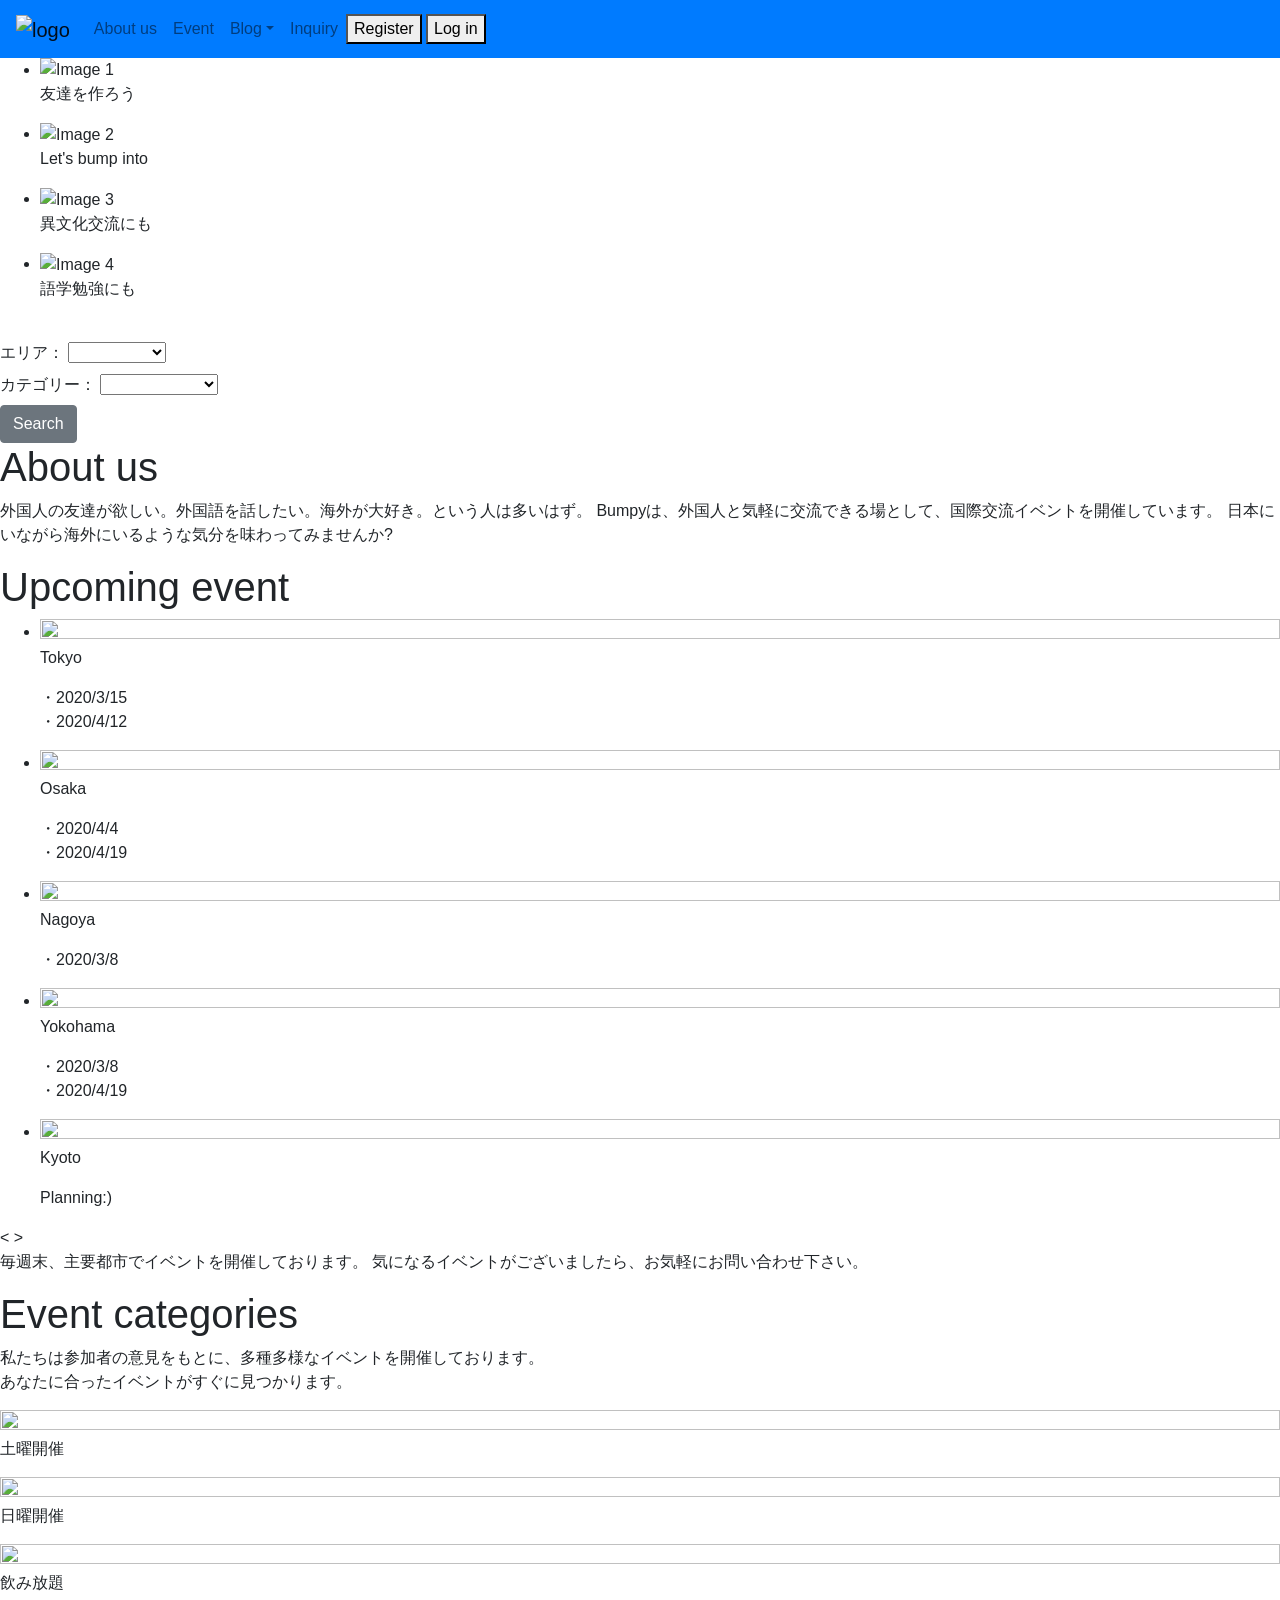
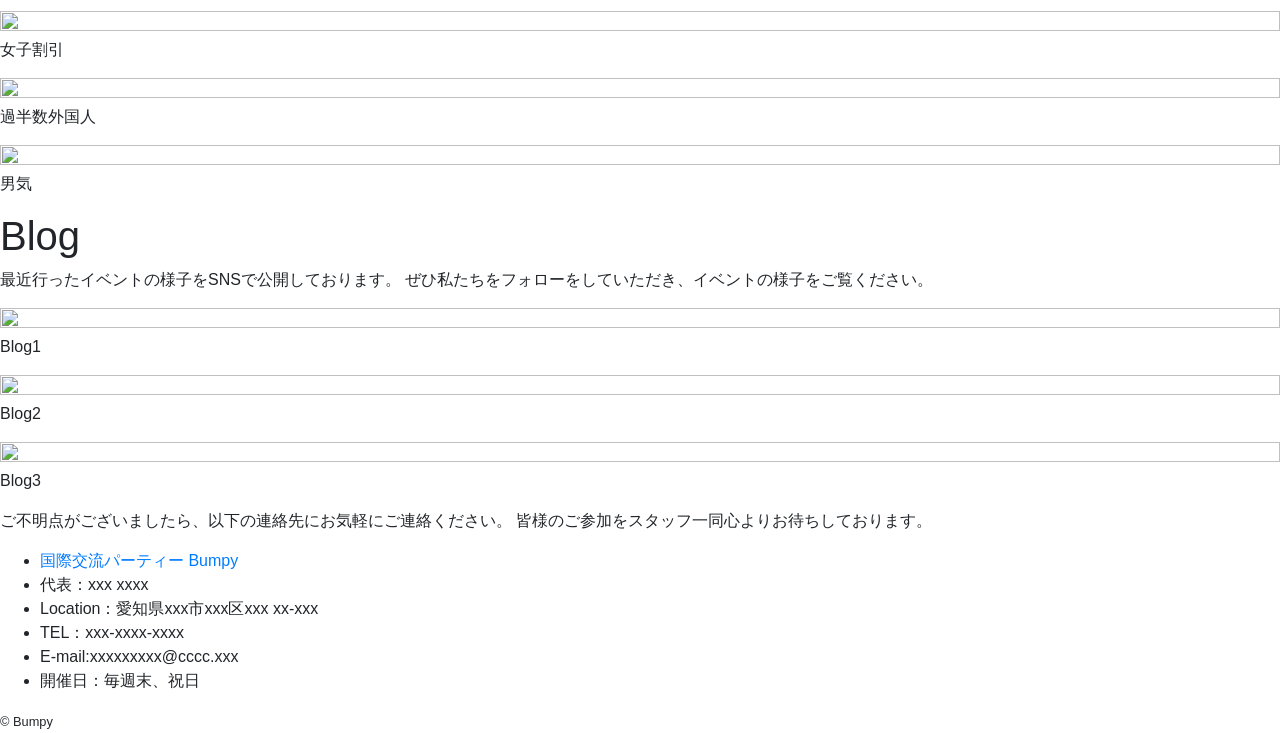
==== index.html @ 9d3b5815 "Create index.html" ====
<!DOCTYPE html>
<html lang="ja">
    <head>
        <meta charset="UTF-8">
        <meta name="viewport" content="width=device-width, initial-scale=1, shrink-to-fit=no">
        <title>国際交流パーティー</title>
        <link rel="stylesheet" href="css/main.css">
        <!-- Bootstrap CSS -->
        <link rel="stylesheet" href="https://stackpath.bootstrapcdn.com/bootstrap/4.3.1/css/bootstrap.min.css">
        <!-- その他のライブラリのCSS -->
        <link rel="stylesheet" href="css/animate.css">
    </head>

    <body>
        <!--ここからヘッダー-->
        <header>


            <nav class="navbar navbar-expand-sm navbar-light bg-primary">
                <!-- ホームへ戻るリンク。ブランドロゴなどを置く。 -->
                <a href="#" class="navbar-brand">
                    <img src="image/logo.png" width="100%" height="100%" alt="logo">
                </a>

                <!-- 横幅が狭いときに出るハンバーガーボタン -->
                <button type="button" class="navbar-toggler" data-toggle="collapse" data-target="#nav-bar">
                    <span class="navbar-toggler-icon"></span>
                </button>

                <!-- メニュー項目 -->
                <div class="collapse navbar-collapse" id="nav-bar">
                    <div class="button1">
                    <ul class="navbar-nav">
                        <li class="nav-item"><a href="#heading" class="nav-link">About us</a></li>
                        <li class="nav-item"><a href="#comevent" class="nav-link">Event</a></li>
                        <li class="nav-item dropdown">
                            <a href="" class="nav-link dropdown-toggle" data-toggle="dropdown">Blog</a>
                            <div class="dropdown-menu bg-primary">
                                <a class="dropdown-item" href="#blog">Blog1</a>
                                <a class="dropdown-item" href="#blog">Blog2</a>
                                <a class="dropdown-item" href="#blog">Bolg3</a>
                            </div>
                        </li>
                        <li class="nav-item1"><a href="inquiry/inquiry.html" target="_blank" class="nav-link">Inquiry</a></li>
                    </ul>
                    </div>
                    <div class="button2">
                        <button id="register" type="button" name="register" onclick="newwindowa()">Register</button>
                        <button id="login" type="button" name="login" onclick="newwindowb()">Log in</button>
                    </div>
                </div>
                
            </nav>

        </header>
        <!--ヘッダーここまで-->



        


        <!--ここからメイン-->

        <div class="main">
            
            <div class="carousel">
                <ul class="slides">
                    <li><img src="image/foreigner.jpeg" width="100%" height="100%" alt="Image 1">
                        <p class="carouselp carouselp1 animated fadeInDown" data-animate="fadeInDownBig">
                            友達を作ろう
                        </p>
                    </li>
                    <li><img src="image/food.jpeg" width="100%" height="100%" alt="Image 2">
                        <p class="carouselp carouselp2 animated" data-animate="fadeInDownBig">
                            Let's bump into
                        </p>
                    </li>
                    <li><img src="image/friend.jpeg" width="100%" height="100%" alt="Image 3">
                        <p class="carouselp carouselp3 animated" data-animate="fadeInDownBig">
                            異文化交流にも
                        </p>
                    </li>
                    <li><img src="image/talk.jpeg" width="100%" height="100%" alt="Image 4">
                        <p class="carouselp carouselp4 animated" data-animate="fadeInDownBig">
                            語学勉強にも
                        </p>
                    </li>  
                </ul>
                <a href="#" class="carousel-control carousel-control-prev">&lt;</a>
                <a href="#" class="carousel-control carousel-control-next">&gt;</a>
            </div>

　　　　　    <div class="serch-area">
                <div class="choose-events">
                    <label for="choose">エリア：</label>
                    <select required>
                        <option value="" hidden></option>
                        <option value="1">Tokyo</option>
                        <option value="2">Osaka</option>
                        <option value="3">Nagoya</option>
                        <option value="4">Yokohama</option>
                        <option value="5">Kyoto</option>
                    </select>
                </div>
                <div class="choose-events">
                    <label for="choose">カテゴリー：</label>
                    <select required>
                        <option value="" hidden></option>
                        <option value="1">土曜開催</option>
                        <option value="2">日曜開催</option>
                        <option value="3">飲み放題</option>
                        <option value="4">女子割引</option>
                        <option value="5">過半数外国人</option>
                        <option value="6">男気</option>
                    </select>
                </div>
                <button class="serch btn btn-secondary">
                    <span>Search</span>
                </button>
            </div>

        
            <div class="heading" id="heading">
                <h1>About us</h1>
                <p class="headingp">
                    外国人の友達が欲しい。外国語を話したい。海外が大好き。という人は多いはず。
                    Bumpyは、外国人と気軽に交流できる場として、国際交流イベントを開催しています。
                    日本にいながら海外にいるような気分を味わってみませんか?
                </p>
            </div>
        
        
            <div class="comevent" id="comevent">
                <h1>Upcoming event</h1>
                <div class="coming-event">
                    <ul class="events">
                        <li class="event event1"><img src="image/tokyo.jpeg" width="100%" height="100%">
                            <p class="eventp event1p1">
                                Tokyo
                            </p>
                            <p class="eventp event1p2">
                                ・2020/3/15<br>
                                ・2020/4/12
                            </p>
                        </li>
                        <li class="event event2"><img src="image/osaka.jpeg" width="100%" height="100%">
                            <p class="eventp event2p1">
                                Osaka
                            </p>
                            <p class="eventp event2p2">
                                ・2020/4/4<br>
                                ・2020/4/19
                            </p>
                        </li>
                        <li class="event event3"><img src="image/nagoya.jpeg" width="100%" height="100%">
                            <p class="eventp event3p1">
                                Nagoya
                            </p>
                            <p class="eventp event3p2">
                                ・2020/3/8
                            </p>
                        </li>
                        <li class="event event4"><img src="image/yokohama.jpeg" width="100%" height="100%">
                            <p class="eventp event4p1">
                                Yokohama
                            </p>
                            <p class="eventp event4p2">
                                ・2020/3/8<br>
                                ・2020/4/19
                            </p>
                        </li>
                        <li class="event event5"><img src="image/kyoto.jpeg" width="100%" height="100%">
                            <p class="eventp event5p1">
                                Kyoto
                            </p>
                            <p class="eventp event5p2">
                                Planning:)
                            </p>
                        </li>
                    </ul>
                    <a class="event-control event-control-prev">&lt;</a>
                    <a class="event-control event-control-next">&gt;</a>
                </div>
                <p class="comeventp">
                    毎週末、主要都市でイベントを開催しております。
                    気になるイベントがございましたら、お気軽にお問い合わせ下さい。
                </p>
            </div>



            <div class="event-categories">
                <h1>Event categories</h1>
                <p class="categoriesp">
                    私たちは参加者の意見をもとに、多種多様なイベントを開催しております。<br>
                    あなたに合ったイベントがすぐに見つかります。
                </p>
                <div class="categories">
                    <div class="category">
                        <img class="animated animated1" src="image/saturday.jpeg" width="100%" height="100%">
                        <p class="categoryp">土曜開催</p>
                    </div>
                    <div class="category">
                        <img class="animated animated1" src="image/sunday.jpeg" width="100%" height="100%">
                        <p class="categoryp">日曜開催</p>
                    </div>
                    <div class="category">
                        <img class="animated animated1" src="image/all-drink.jpeg" width="100%" height="100%">
                        <p class="categoryp">飲み放題</p>
                    </div>
                    <div class="category">
                        <img class="animated animated1" src="image/girls.jpeg" width="100%" height="100%">
                        <p class="categoryp">女子割引</p>
                    </div>
                    <div class="category">
                        <img class="animated animated1" src="image/foreigner3.jpeg" width="100%" height="100%">
                        <p class="categoryp">過半数外国人</p>
                    </div>
                    <div class="category">
                        <img class="animated animated1" src="image/man.jpeg" width="100%" height="100%">
                        <p class="categoryp">男気</p>
                    </div>
                </div>
            </div>


       
            <div class="blog" id="blog">
                <h1>Blog</h1>
                <p　class="blogp">
                    最近行ったイベントの様子をSNSで公開しております。
                    ぜひ私たちをフォローをしていただき、イベントの様子をご覧ください。
                </p>
                <div class="sns twitter">
                    <img class="animated animated1" src="image/twitter.jpeg" width="100%" height="100%">
                    <p class="snsp">Blog1</p>
                </div>
                <div class="sns facebook">
                    <img class="animated animated1" src="image/facebook.jpeg" width="100%" height="100%">
                    <p class="snsp">Blog2</p>
                </div>
                <div class="sns instagram">
                    <img class="animated animated1" src="image/instagram.jpeg" width="100%" height="100%">
                    <p class="snsp">Blog3</p>
                </div>
            </div>


        </div>

       <!--ここまでメイン-->
        
        
     
        <!--ここからフッター-->
        <footer>
            <div id="footer_navi">
                <p>
                    ご不明点がございましたら、以下の連絡先にお気軽にご連絡ください。
                    皆様のご参加をスタッフ一同心よりお待ちしております。
                </p>
                <ul>
                    <li><a href="index.html">国際交流パーティー Bumpy</a></li>
                    <li>代表：xxx xxxx</li>
                    <li>Location：愛知県xxx市xxx区xxx xx-xxx</li>
                    <li>TEL：xxx-xxxx-xxxx</li>
                    <li>E-mail:xxxxxxxxx@cccc.xxx</li>
                    <li>開催日：毎週末、祝日</li>
                </ul>
                <div class="icon">
                    <i class="fab fa-facebook fa-2x"></i>
                    <i class="fab fa-line fa-2x"></i>
                    <i class="fab fa-instagram fa-2x"></i>
                    <i class="fab fa-twitter fa-2x"></i>
                </div>    
            </div>
            <small>&copy; Bumpy</small>
        </footer>
        <!--フッターここまで-->
        
        
        
        
        
        <!-- jQuery first, then Popper.js, then Bootstrap JS -->
        <script src="https://code.jquery.com/jquery-3.3.1.slim.min.js"></script>
        <script src="https://cdnjs.cloudflare.com/ajax/libs/popper.js/1.14.6/umd/popper.min.js"></script>
        <script src="https://stackpath.bootstrapcdn.com/bootstrap/4.3.1/js/bootstrap.min.js"></script>
        <!-- Font Awesome -->
        <script defer src="https://use.fontawesome.com/releases/v5.7.2/js/all.js"></script>
        <!-- jQuery -->
        <script src="https://code.jquery.com/jquery-3.4.1.min.js"></script>
        <!-- その他のライブラリのJavaScript -->
        <script src="js/jquery.waypoints.min.js"></script>
        <!-- Optional JavaScript -->
        <script src="js/main.js"></script>
        
    </body>
</html>
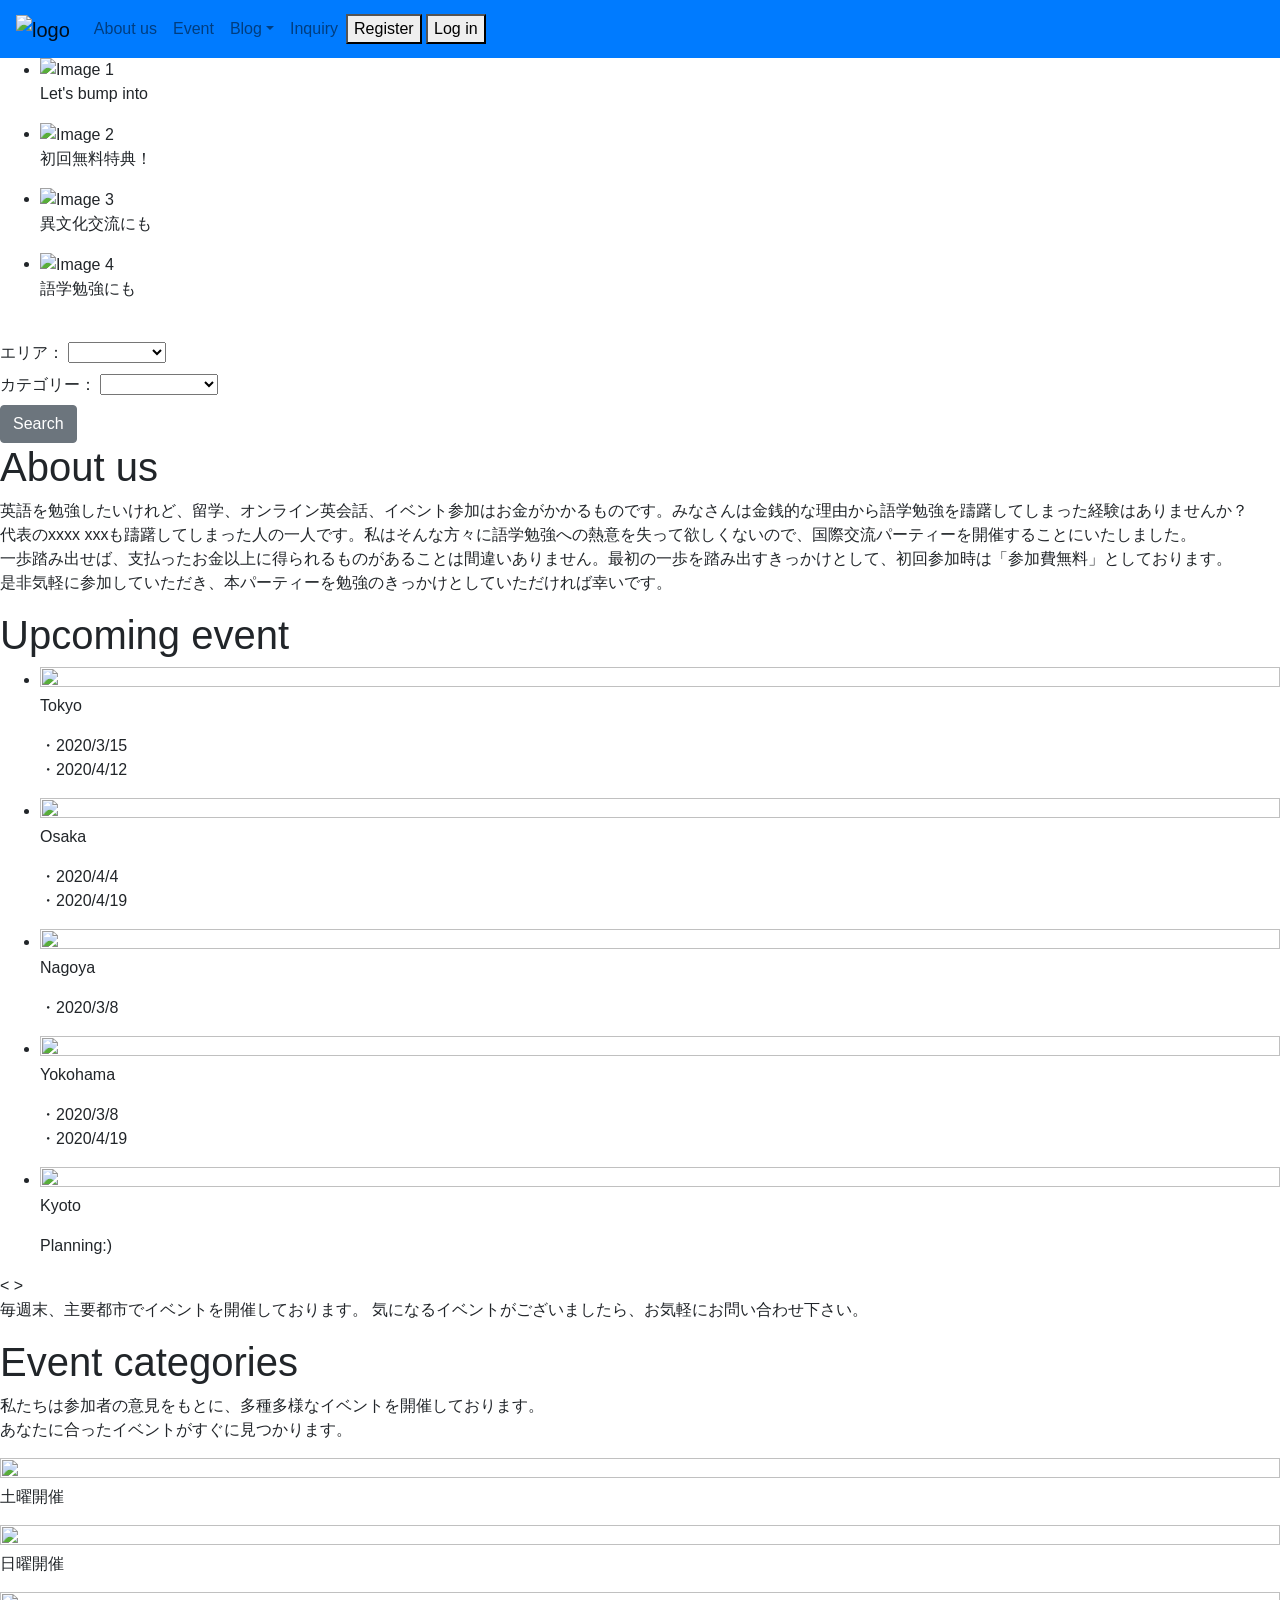
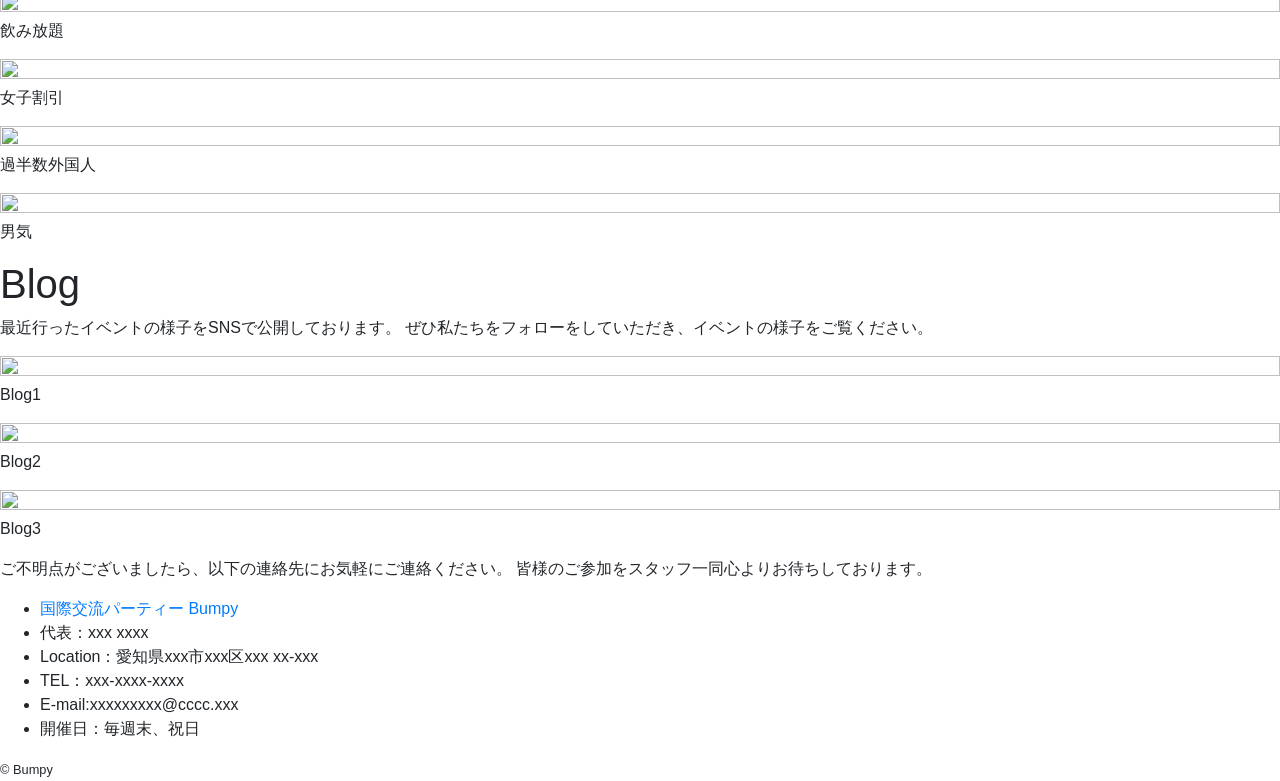
==== commit 1404b924: "[Add] index" ====
--- a/index.html
+++ b/index.html
@@ -12,9 +12,10 @@
     </head>
 
     <body>
+             
+             
         <!--ここからヘッダー-->
         <header>
-
 
             <nav class="navbar navbar-expand-sm navbar-light bg-primary">
                 <!-- ホームへ戻るリンク。ブランドロゴなどを置く。 -->
@@ -34,7 +35,7 @@
                         <li class="nav-item"><a href="#heading" class="nav-link">About us</a></li>
                         <li class="nav-item"><a href="#comevent" class="nav-link">Event</a></li>
                         <li class="nav-item dropdown">
-                            <a href="" class="nav-link dropdown-toggle" data-toggle="dropdown">Blog</a>
+                            <a href="#" class="nav-link dropdown-toggle" data-toggle="dropdown">Blog</a>
                             <div class="dropdown-menu bg-primary">
                                 <a class="dropdown-item" href="#blog">Blog1</a>
                                 <a class="dropdown-item" href="#blog">Blog2</a>
@@ -67,13 +68,13 @@
             <div class="carousel">
                 <ul class="slides">
                     <li><img src="image/foreigner.jpeg" width="100%" height="100%" alt="Image 1">
-                        <p class="carouselp carouselp1 animated fadeInDown" data-animate="fadeInDownBig">
-                            友達を作ろう
+                        <p class="carouselp carouselp1 animated" data-animate="fadeInDownBig">
+                            Let's bump into
                         </p>
                     </li>
                     <li><img src="image/food.jpeg" width="100%" height="100%" alt="Image 2">
                         <p class="carouselp carouselp2 animated" data-animate="fadeInDownBig">
-                            Let's bump into
+                            初回無料特典！
                         </p>
                     </li>
                     <li><img src="image/friend.jpeg" width="100%" height="100%" alt="Image 3">
@@ -91,21 +92,21 @@
                 <a href="#" class="carousel-control carousel-control-next">&gt;</a>
             </div>
 
-　　　　　    <div class="serch-area">
+　　　　　    <div class="search-area">
                 <div class="choose-events">
                     <label for="choose">エリア：</label>
-                    <select required>
+                    <select name="pulldown1">
                         <option value="" hidden></option>
-                        <option value="1">Tokyo</option>
-                        <option value="2">Osaka</option>
-                        <option value="3">Nagoya</option>
-                        <option value="4">Yokohama</option>
-                        <option value="5">Kyoto</option>
+                        <option value="party/party.html#tokyo">Tokyo</option>
+                        <option value="party/party.html#osaka">Osaka</option>
+                        <option value="party/party.html#nagoya">Nagoya</option>
+                        <option value="party/party.html#yokohama">Yokohama</option>
+                        <option value="party/party.html#kyoto">Kyoto</option>
                     </select>
                 </div>
                 <div class="choose-events">
                     <label for="choose">カテゴリー：</label>
-                    <select required>
+                    <select required name="pulldown2">
                         <option value="" hidden></option>
                         <option value="1">土曜開催</option>
                         <option value="2">日曜開催</option>
@@ -115,7 +116,7 @@
                         <option value="6">男気</option>
                     </select>
                 </div>
-                <button class="serch btn btn-secondary">
+                <button class="search btn btn-secondary" id="search">
                     <span>Search</span>
                 </button>
             </div>
@@ -124,9 +125,10 @@
             <div class="heading" id="heading">
                 <h1>About us</h1>
                 <p class="headingp">
-                    外国人の友達が欲しい。外国語を話したい。海外が大好き。という人は多いはず。
-                    Bumpyは、外国人と気軽に交流できる場として、国際交流イベントを開催しています。
-                    日本にいながら海外にいるような気分を味わってみませんか?
+                    英語を勉強したいけれど、留学、オンライン英会話、イベント参加はお金がかかるものです。みなさんは金銭的な理由から語学勉強を躊躇してしまった経験はありませんか？<br>
+                    代表のxxxx xxxも躊躇してしまった人の一人です。私はそんな方々に語学勉強への熱意を失って欲しくないので、国際交流パーティーを開催することにいたしました。<br>
+                    一歩踏み出せば、支払ったお金以上に得られるものがあることは間違いありません。最初の一歩を踏み出すきっかけとして、初回参加時は「参加費無料」としております。<br>
+                    是非気軽に参加していただき、本パーティーを勉強のきっかけとしていただければ幸いです。
                 </p>
             </div>
         
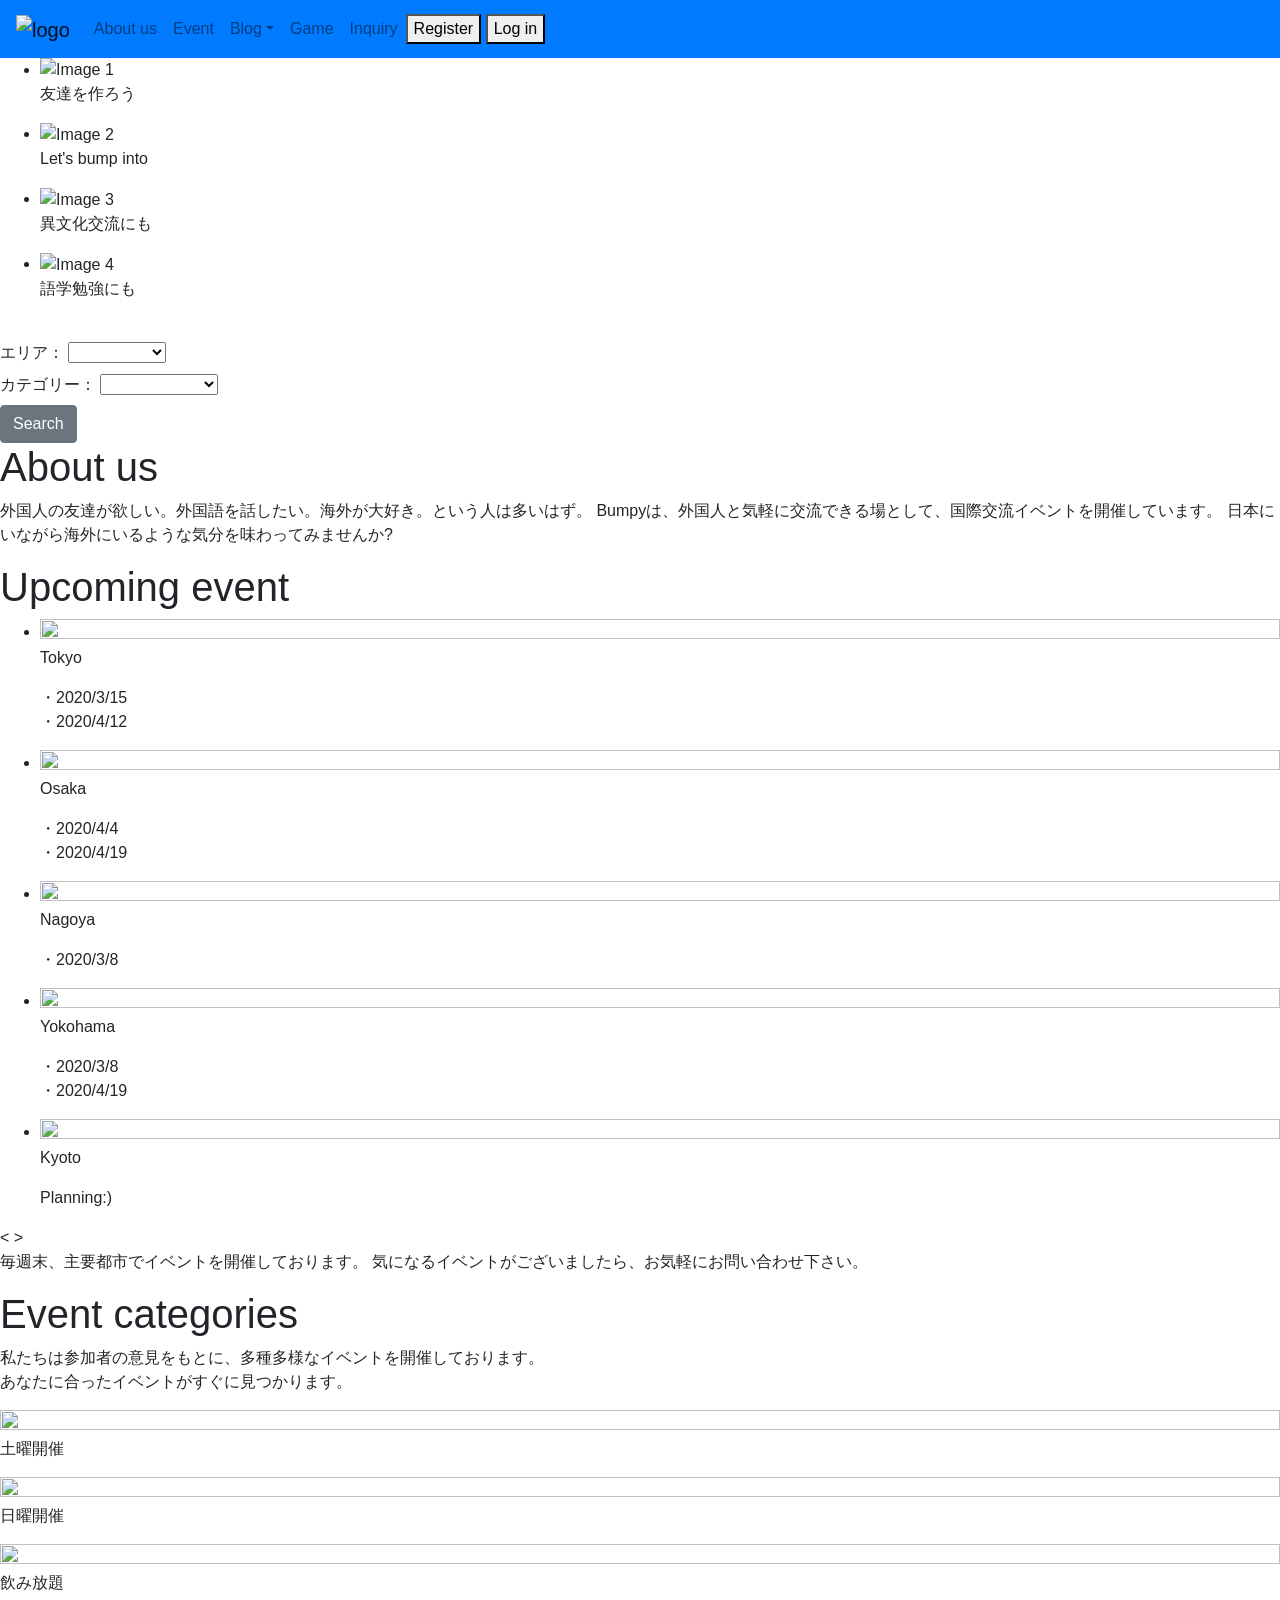
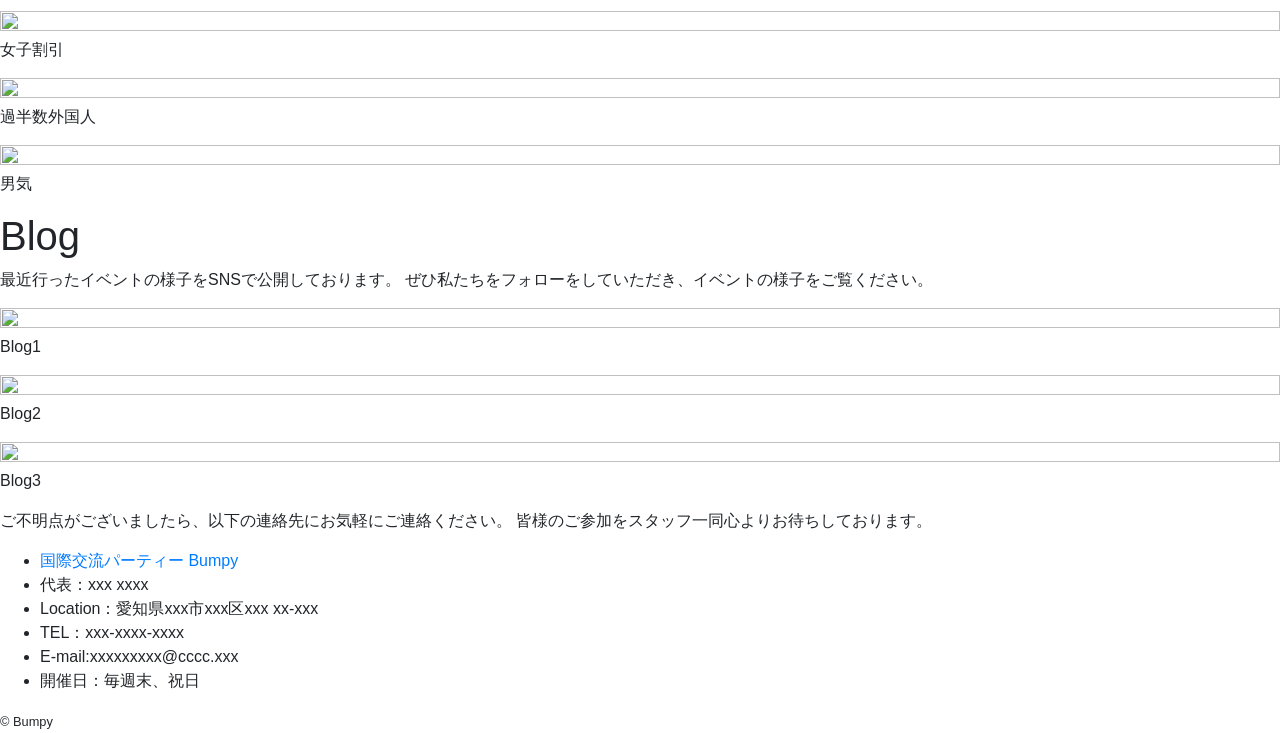
==== commit 1cf2e5e5: "Add Bumpy Party! greeting mini-game A browser game: bump into the guest who speaks the greeting show" ====
--- a/index.html
+++ b/index.html
@@ -12,10 +12,9 @@
     </head>
 
     <body>
-             
-             
         <!--ここからヘッダー-->
         <header>
+
 
             <nav class="navbar navbar-expand-sm navbar-light bg-primary">
                 <!-- ホームへ戻るリンク。ブランドロゴなどを置く。 -->
@@ -35,13 +34,14 @@
                         <li class="nav-item"><a href="#heading" class="nav-link">About us</a></li>
                         <li class="nav-item"><a href="#comevent" class="nav-link">Event</a></li>
                         <li class="nav-item dropdown">
-                            <a href="#" class="nav-link dropdown-toggle" data-toggle="dropdown">Blog</a>
+                            <a href="" class="nav-link dropdown-toggle" data-toggle="dropdown">Blog</a>
                             <div class="dropdown-menu bg-primary">
                                 <a class="dropdown-item" href="#blog">Blog1</a>
                                 <a class="dropdown-item" href="#blog">Blog2</a>
                                 <a class="dropdown-item" href="#blog">Bolg3</a>
                             </div>
                         </li>
+                        <li class="nav-item"><a href="game/index.html" class="nav-link">Game</a></li>
                         <li class="nav-item1"><a href="inquiry/inquiry.html" target="_blank" class="nav-link">Inquiry</a></li>
                     </ul>
                     </div>
@@ -68,13 +68,13 @@
             <div class="carousel">
                 <ul class="slides">
                     <li><img src="image/foreigner.jpeg" width="100%" height="100%" alt="Image 1">
-                        <p class="carouselp carouselp1 animated" data-animate="fadeInDownBig">
-                            Let's bump into
+                        <p class="carouselp carouselp1 animated fadeInDown" data-animate="fadeInDownBig">
+                            友達を作ろう
                         </p>
                     </li>
                     <li><img src="image/food.jpeg" width="100%" height="100%" alt="Image 2">
                         <p class="carouselp carouselp2 animated" data-animate="fadeInDownBig">
-                            初回無料特典！
+                            Let's bump into
                         </p>
                     </li>
                     <li><img src="image/friend.jpeg" width="100%" height="100%" alt="Image 3">
@@ -92,21 +92,21 @@
                 <a href="#" class="carousel-control carousel-control-next">&gt;</a>
             </div>
 
-　　　　　    <div class="search-area">
+　　　　　    <div class="serch-area">
                 <div class="choose-events">
                     <label for="choose">エリア：</label>
-                    <select name="pulldown1">
+                    <select required>
                         <option value="" hidden></option>
-                        <option value="party/party.html#tokyo">Tokyo</option>
-                        <option value="party/party.html#osaka">Osaka</option>
-                        <option value="party/party.html#nagoya">Nagoya</option>
-                        <option value="party/party.html#yokohama">Yokohama</option>
-                        <option value="party/party.html#kyoto">Kyoto</option>
+                        <option value="1">Tokyo</option>
+                        <option value="2">Osaka</option>
+                        <option value="3">Nagoya</option>
+                        <option value="4">Yokohama</option>
+                        <option value="5">Kyoto</option>
                     </select>
                 </div>
                 <div class="choose-events">
                     <label for="choose">カテゴリー：</label>
-                    <select required name="pulldown2">
+                    <select required>
                         <option value="" hidden></option>
                         <option value="1">土曜開催</option>
                         <option value="2">日曜開催</option>
@@ -116,7 +116,7 @@
                         <option value="6">男気</option>
                     </select>
                 </div>
-                <button class="search btn btn-secondary" id="search">
+                <button class="serch btn btn-secondary">
                     <span>Search</span>
                 </button>
             </div>
@@ -125,10 +125,9 @@
             <div class="heading" id="heading">
                 <h1>About us</h1>
                 <p class="headingp">
-                    英語を勉強したいけれど、留学、オンライン英会話、イベント参加はお金がかかるものです。みなさんは金銭的な理由から語学勉強を躊躇してしまった経験はありませんか？<br>
-                    代表のxxxx xxxも躊躇してしまった人の一人です。私はそんな方々に語学勉強への熱意を失って欲しくないので、国際交流パーティーを開催することにいたしました。<br>
-                    一歩踏み出せば、支払ったお金以上に得られるものがあることは間違いありません。最初の一歩を踏み出すきっかけとして、初回参加時は「参加費無料」としております。<br>
-                    是非気軽に参加していただき、本パーティーを勉強のきっかけとしていただければ幸いです。
+                    外国人の友達が欲しい。外国語を話したい。海外が大好き。という人は多いはず。
+                    Bumpyは、外国人と気軽に交流できる場として、国際交流イベントを開催しています。
+                    日本にいながら海外にいるような気分を味わってみませんか?
                 </p>
             </div>
         
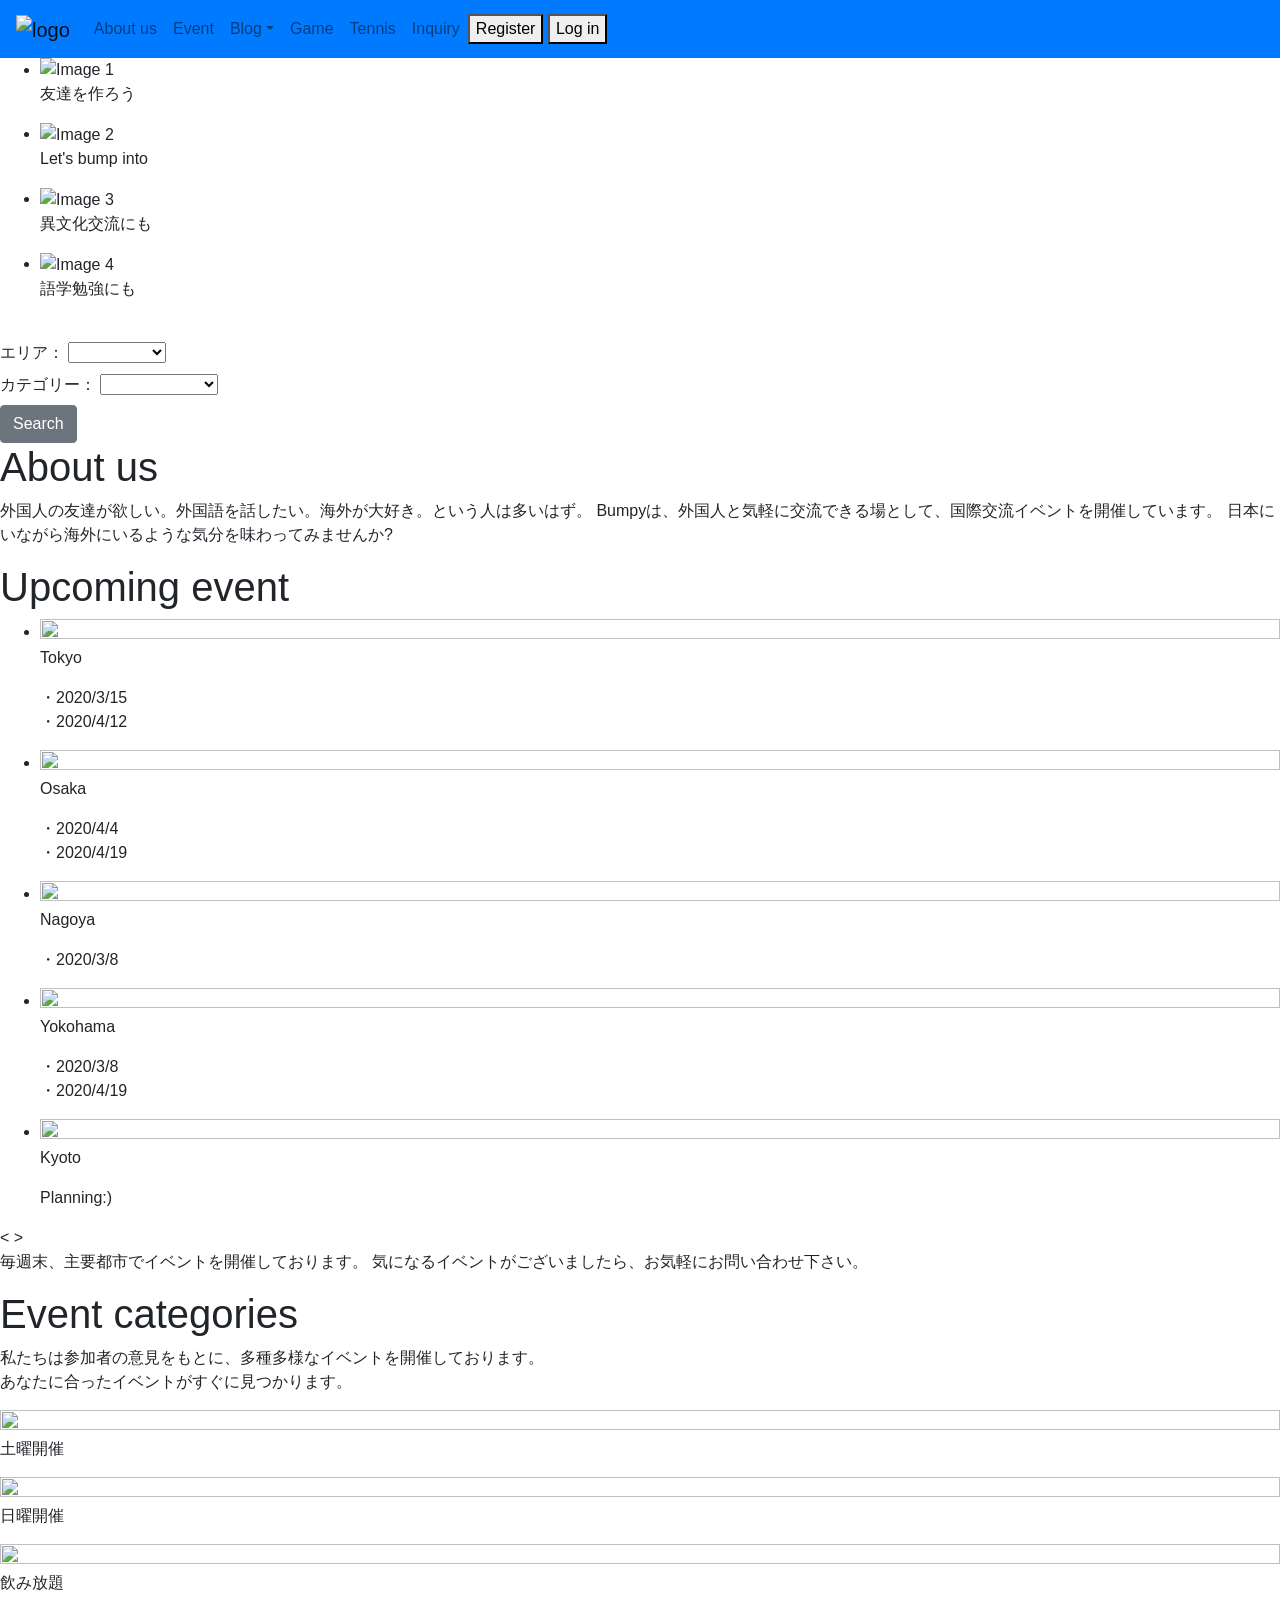
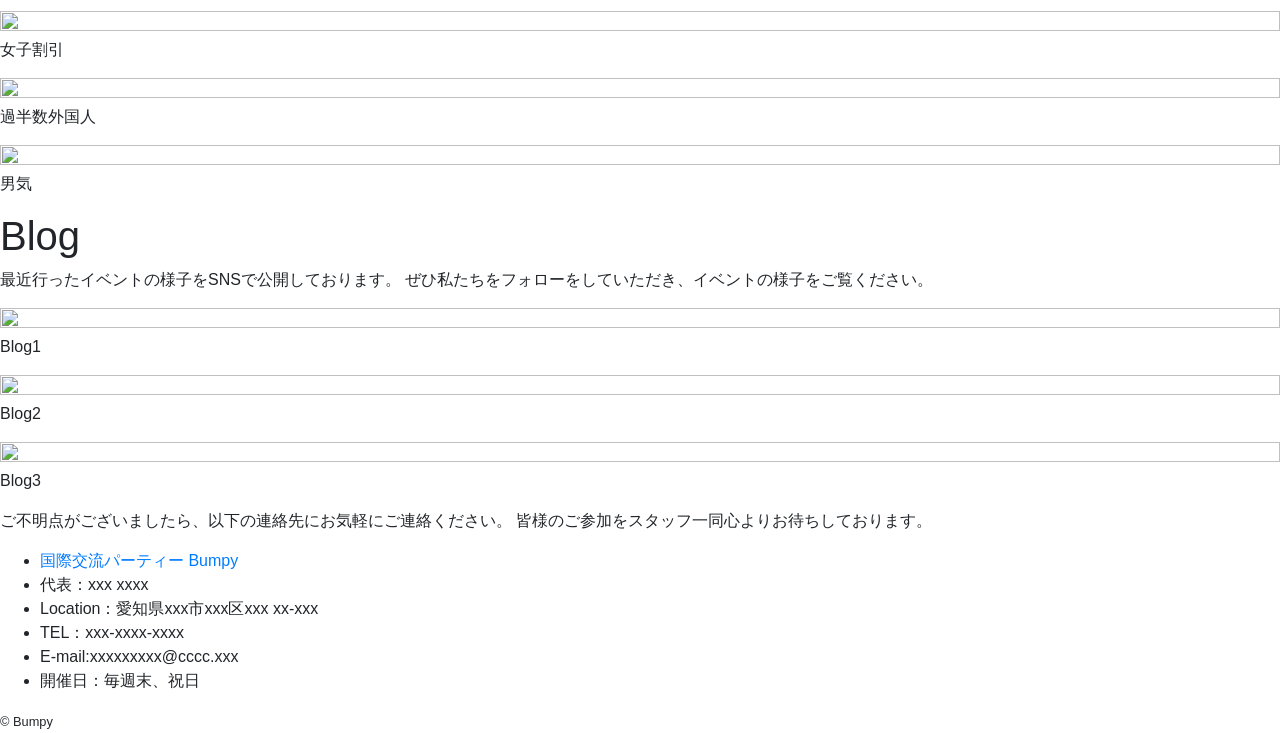
==== commit f8915f12: "Add Bumpy Tennis game 3D-perspective tennis against a CPU with three difficulty levels, real tennis " ====
--- a/index.html
+++ b/index.html
@@ -42,6 +42,7 @@
                             </div>
                         </li>
                         <li class="nav-item"><a href="game/index.html" class="nav-link">Game</a></li>
+                        <li class="nav-item"><a href="game/tennis.html" class="nav-link">Tennis</a></li>
                         <li class="nav-item1"><a href="inquiry/inquiry.html" target="_blank" class="nav-link">Inquiry</a></li>
                     </ul>
                     </div>
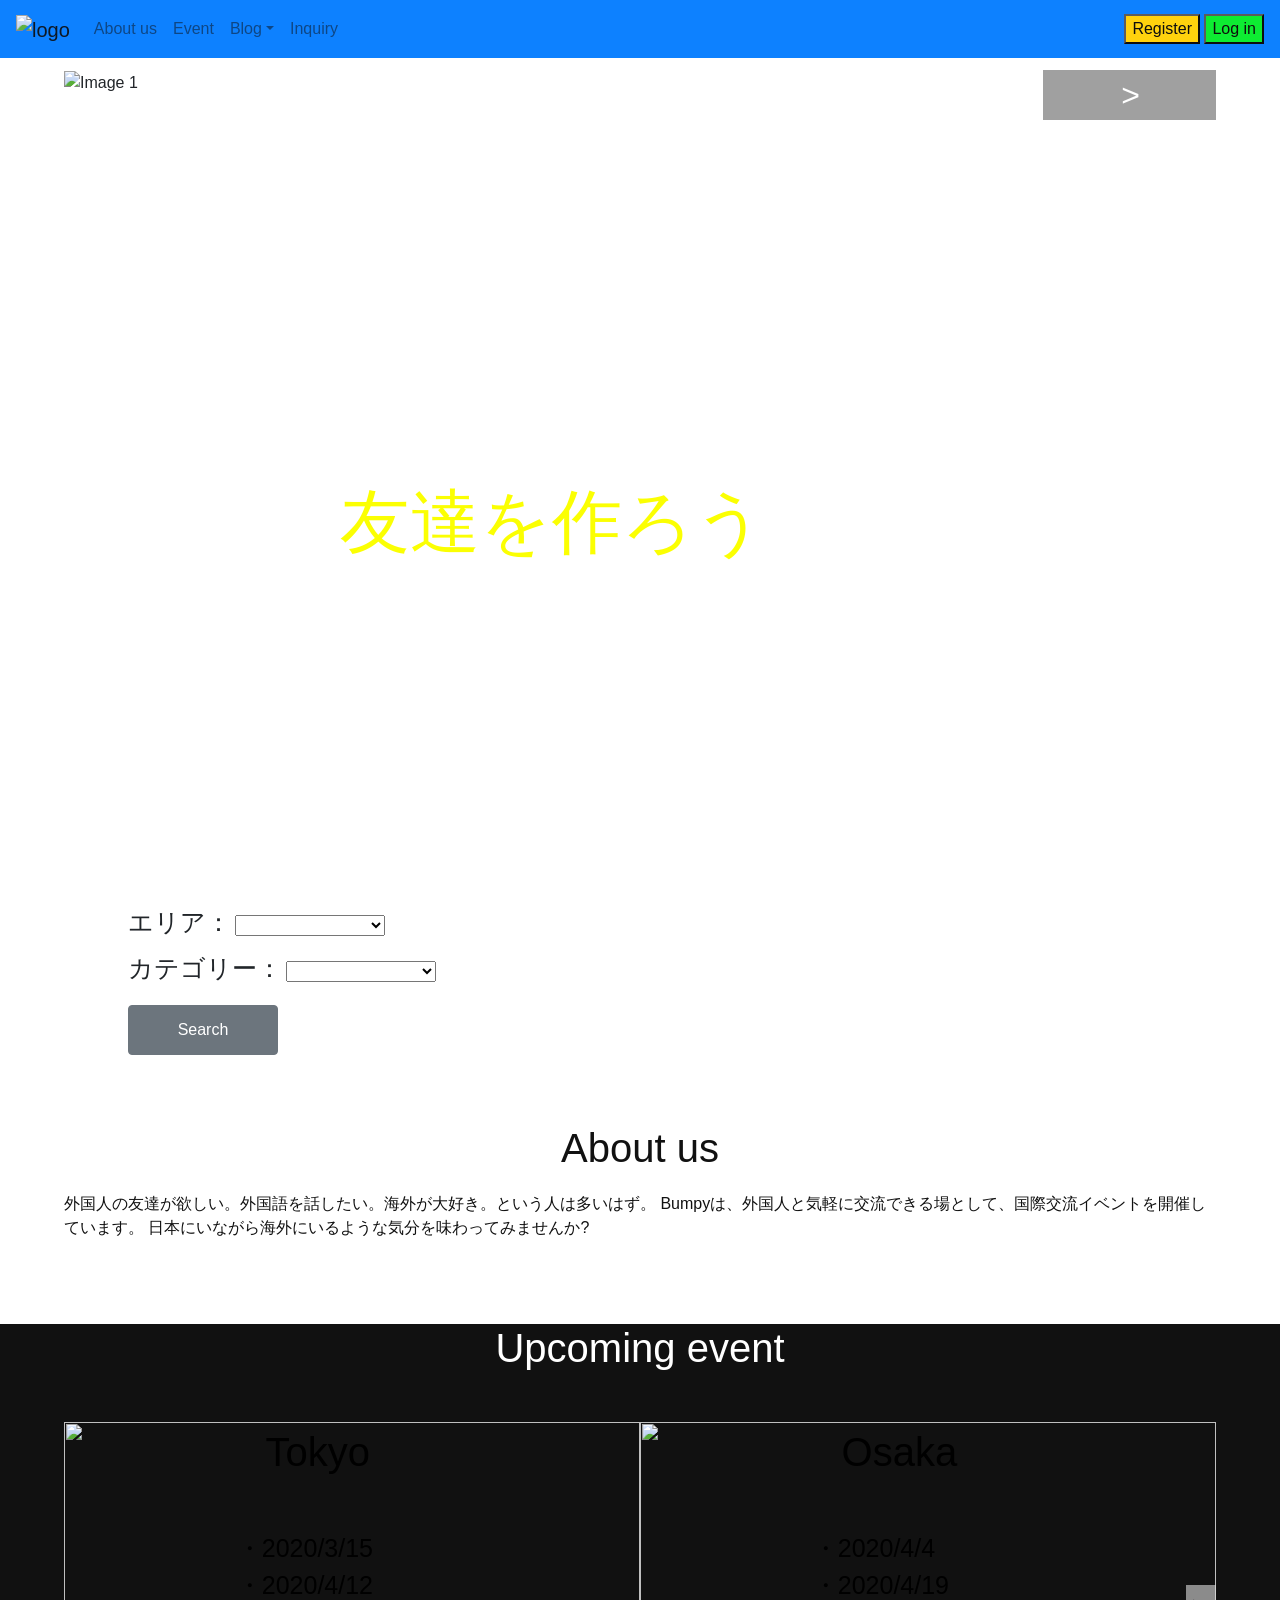
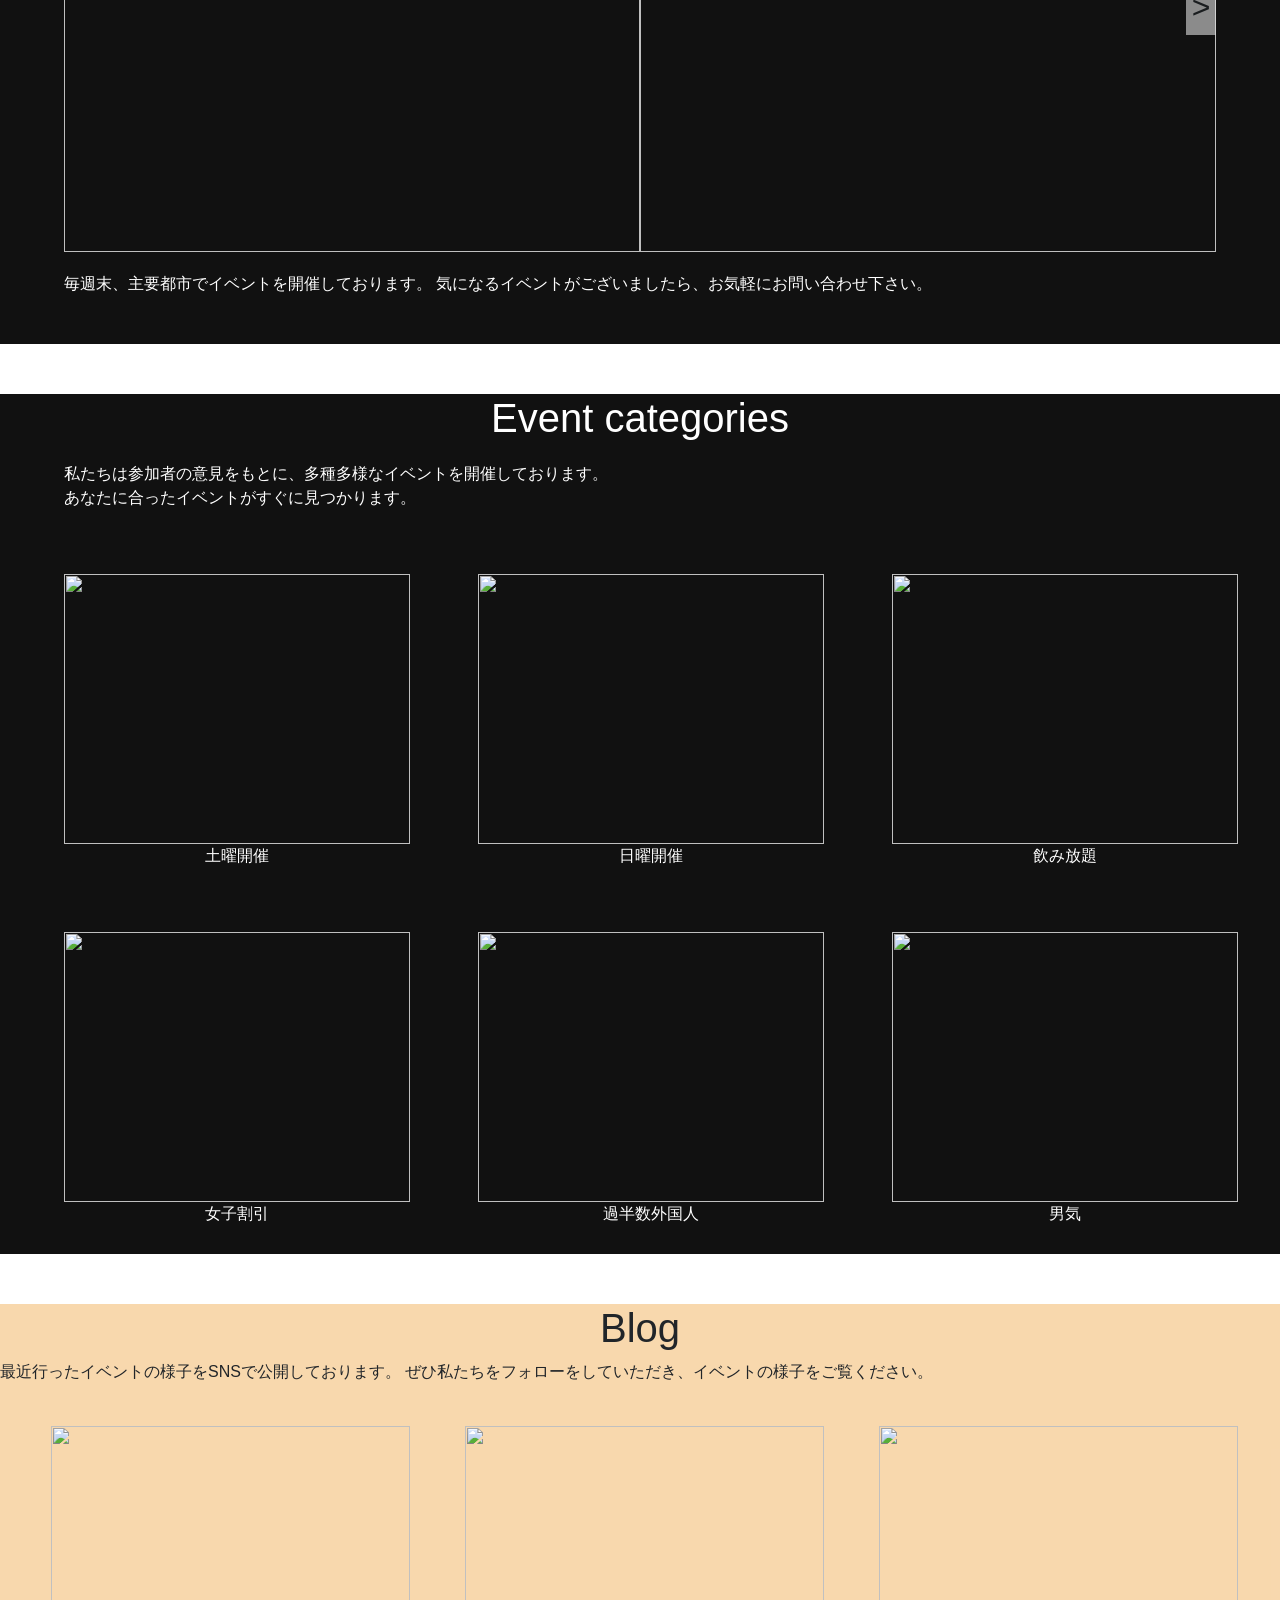
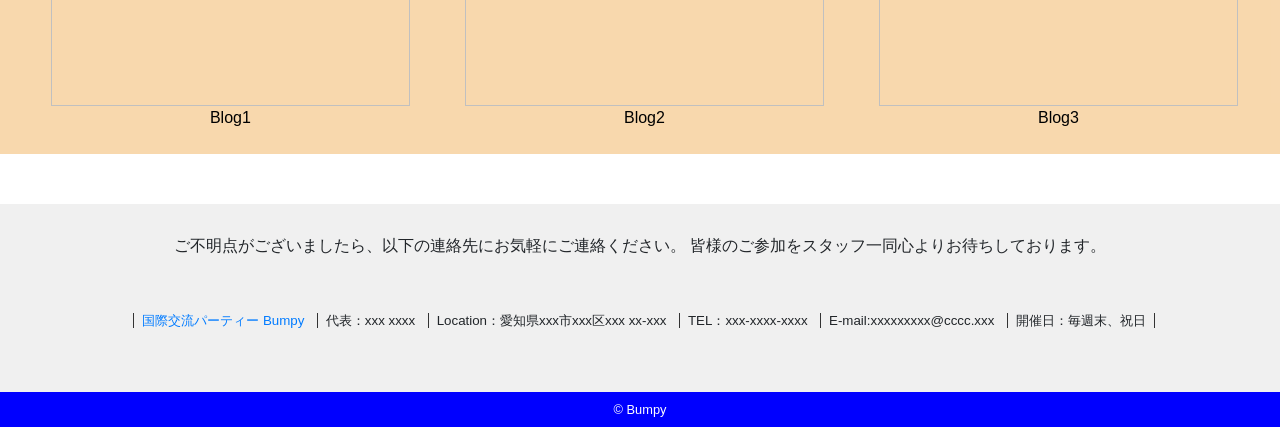
==== commit b960158e: "main.css と main.js を index.html に統合 index.html は css/main.css と js/main.js を参照していたが、実ファイルは ルート直下にあり読" ====
--- a/index.html
+++ b/index.html
@@ -4,7 +4,1782 @@
         <meta charset="UTF-8">
         <meta name="viewport" content="width=device-width, initial-scale=1, shrink-to-fit=no">
         <title>国際交流パーティー</title>
-        <link rel="stylesheet" href="css/main.css">
+        <style>
+@charset "UTF-8";
+
+
+
+  /* ------
+    PC版
+  ------*/
+
+@media only screen and (max-width:999999px) {
+
+  /*-----------------------------*/
+  /* チャプター：全体の設定 */
+  /*-----------------------------*/
+  body {
+      margin: 0;
+      padding: 0;
+      color: rgb(199, 192, 192);
+      font-size: 14px;
+  }
+  
+  /*-------------------*/
+  /* ヘッダーbeg */
+  /*-------------------*/
+  
+  header {
+      width: 100%;
+      margin: 0px;
+      position: fixed;
+      z-index: 20;
+  }
+  
+  .navbar{
+    margin: -70px 0 0 0;
+    position: fixed;
+    opacity: 0.95;
+  }
+  
+  .collapse{
+    justify-content: space-between;
+  }
+
+  .button2 {
+    display: inline-block;
+    margin: 0;
+  }
+
+  #register{
+    background-color: rgb(255, 208, 0);
+  }
+
+  #login{
+    background-color: rgba(0, 255, 0, 0.849);
+  }
+  
+  /*-------------------*/
+  /* ヘッダーfin */
+  /*-------------------*/
+  
+  
+  
+  /*-------------------*/
+  /* main beg */
+  /*-------------------*/
+  
+  .main {
+    width: 100%;
+    margin: 0px;
+  }
+  
+  /* -------------------
+  カルーセルの表示エリア beg
+  ------------------- */
+  
+  .carousel {
+    position: relative;
+  
+    /* 領域からはみ出た部分は非表示 */
+    overflow: hidden;
+    width: 90%;
+    height: 900px;
+  
+    /* 左右中央寄せ */
+    margin: 70px 5% 10px 5%;
+  }
+  
+  /* 矢印の基本スタイル */
+  .carousel-control {
+    display: block;
+    height: 50px;
+    width: 30px;
+    background-color: #444;
+    color: #333;
+    line-height:45px;
+    text-align: center;
+    text-decoration: none;
+    font-size: 2rem;
+    opacity: .5;
+  
+    /* 透明度をふわっと変える演出 */
+    transition: opacity .15s;
+  }
+  /* マウスが乗ったら濃くする */
+  .carousel-control:hover {
+    opacity: 3;
+  }
+  
+  /* 左矢印 */
+  .carousel-control-prev {
+    position: absolute;
+    left: 0;
+    top: 30%;
+    text-indent: -2px;  /* 矢印の横方向の位置を調整する */
+  }
+  
+  /* 右矢印 */
+  .carousel-control-next {
+    position: absolute;
+    right: 0;
+    top: 30%;
+    text-indent: 2px;
+  }
+  
+  /* スライドのul */
+  .slides {
+    position: absolute;
+    top: 0;
+    left: 0;
+  
+    /* 横に長いひと続きの写真にする */
+    width: 400%;
+    height: 100%;
+  
+    /* ulのデフォルトスタイルを消去 */
+    margin: 0;
+    padding: 0;
+    list-style-type: none;
+  }
+  
+  /* 各スライドを横につなげる */
+  .slides li {
+    float: left;
+    width: 25%;
+    height: 100%;
+  }
+  
+  .carouselp{
+    font-size: 70px;
+    position: absolute;
+    top: 50%;
+  }
+  
+  .carouselp1 {
+    left: 6%;
+    color: rgb(251, 255, 2);
+  }
+  
+  .carouselp2 {
+    left: 31%;
+    color: rgb(9, 247, 255);
+  }
+  
+  .carouselp3 {
+    left: 56%;
+    color: #111;
+  }
+  
+  .carouselp4 {
+    left: 83%;
+    color: #fff;
+  }
+  
+  
+  /* -------------------
+  カルーセルの表示エリア fin
+  ------------------- */
+  
+  /* ------------
+   エリア選択 beg
+   ----------- */
+  
+  .serch-area{
+    margin: 0;
+    width: 100%;
+    height: 200px;
+  }
+  
+  .serch-area p{
+    margin: 0;
+  }
+  
+  .choose-events {
+    margin: 0px 0 0 10%;
+    width: 90%;
+  }
+  
+  .choose-events label{
+    font-size: 25px;
+  }
+  
+  .choose-events select {
+    width: 150px;
+  }
+  
+  .serch{
+    margin: 10px 0 0 10%;
+    width: 150px;
+    height: 50px; 
+  }
+  
+  /* ------------
+   エリア選択 fin
+   ----------- */
+  
+  /*--------------*/
+  /*見出しbeg*/
+  /*--------------*/
+  .heading {
+      width: 100%;
+      height: 200px;
+      margin: 20px 0 0px 0;
+      color: #111;
+  }
+  
+  .heading h1{
+    text-align: center;
+    left: 10%;
+  }
+  
+  .headingp{
+    margin: 20px 5% 0 5%;
+  }
+  
+  /*--------------*/
+  /*見出しfin*/
+  /*--------------*/
+  
+  
+  
+  
+  
+  /*-----------------*/
+  /*Upcoming Event*/
+  /*-----------------*/
+  
+  
+  .comevent {
+    width: 100%;
+    height: 680px;
+    margin: 0px;
+    background-color: #111;
+  }
+  
+  .comeventp{
+    margin: 20px 5% 0px 5%;
+    color: #fff;
+  }
+  
+  .comevent h1{
+    color: #fff;
+    /* margin: 5% 20% 0 20%; */
+    text-align: center;
+  }
+  
+  .coming-event {
+    position: relative;
+    overflow: hidden;
+    width: 90%;
+    height: 500px;
+    margin: 50px 5% 0px 5%;
+  }
+  
+  .event-control {
+    display: block;
+    height: 50px;
+    width: 30px;
+    background-color: #ddd;
+    color: #333;              
+    line-height:45px;
+    text-align: center;
+    text-decoration: none;
+    font-size: 2rem;
+    opacity: .6;
+    transition: opacity .3s;
+  }
+  
+  .event-control:hover {
+    opacity: .9;
+  }
+  
+  /* 左矢印 */
+  .event-control-prev {
+    position: absolute;
+    left: 0;
+    top: 38%;
+    text-indent: 0px;  
+  }
+  
+  /* 右矢印 */
+  .event-control-next {
+    position: absolute;
+    right: 0;
+    top: 38%;
+    text-indent: 0px;
+  }
+  
+  .events {
+    position: absolute;
+    top: 0;
+    left: 0;
+    right: 0;
+    width: 250%;
+    height: 100%;
+    margin: 0;
+    padding: 0;
+    list-style-type: none;
+  }
+  
+  .event {
+    float: left;
+    width: 20%;
+    height: 100%;
+  }
+  
+  .eventp{
+    position: absolute;
+    color: rgb(0, 0, 0);
+  }
+  
+  .event1p1 {
+    top: 0%;
+    left: 7%;
+    font-size: 40px;
+  }
+  
+  .event1p2 {
+    top: 25%;
+    left: 6%;
+    font-size: 25px;
+  }
+  
+  .event2p1 {
+    top: 0%;
+    left: 27%;
+    font-size: 40px;
+  }
+  
+  .event2p2 {
+    top: 25%;
+    left: 26%;
+    font-size: 25px;
+  }
+  
+  .event3p1 {
+    top: 0%;
+    left: 47%;
+    font-size: 40px;
+  }
+  
+  .event3p2 {
+    top: 25%;
+    left: 46%;
+    font-size: 25px;
+  }
+  
+  .event4p1 {
+    top: 0%;
+    left: 67%;
+    font-size: 40px;
+  }
+  
+  .event4p2 {
+    top: 25%;
+    left: 66%;
+    font-size: 25px;
+  }
+  
+  .event5p1 {
+    top: 0%;
+    left: 88%;
+    font-size: 40px;
+  }
+  
+  .event5p2 {
+    top: 25%;
+    left: 88%;
+    font-size: 25px;
+  }
+  
+  /*-----------------*/
+  /*Upcoming Event*/
+  /*-----------------*/
+  
+  
+  /*-----------------*/
+  /*Event categories*/
+  /*-----------------*/
+  
+  .event-categories {
+    width: 100%;
+    height: 1000px;
+    margin: 50px 0 50px 0;
+    background-color: #111;
+  }
+  
+  .event-categories h1{
+    color: #fff;
+    text-align: center;
+  }
+  
+  .categoriesp{
+    margin: 20px 5% 0px 5%;
+    color: #fff;
+  }
+  
+  .categories {
+    width: 100%;
+    height: 100%;
+    margin: 0% 0 0 0;
+  }
+  
+  .category {
+    margin: 5% 0% 0 5%;
+    width: 27%;
+    height: 320px;
+    display: inline-block;
+  }
+  
+  .category p {
+    color: #fff;
+    margin: 0;
+    text-align: center;
+  }
+  
+  .category:hover {
+    transform: scale(1.1);
+  }
+  
+  .categoryp:hover {
+    color: rgb(255, 217, 0);
+    transform: scale(1.5);
+    text-align: center;
+  }
+  
+  /*-----------------*/
+  /*Event categories*/
+  /*-----------------*/
+  
+  
+  
+  /*-----------------*/
+  /*blog beg*/
+  /*-----------------*/
+  
+  .blog {
+    width: 100%;
+    height: 520px;
+    margin: 50px 0 50px 0;
+    background-color: rgba(236, 144, 22, 0.349);
+  }
+  
+  .blog h1{
+    text-align: center;
+  }
+  
+  .blogp{
+    margin: 20px 5% 0 5%;
+  }
+  
+  .sns {
+    margin: 2% 0 0 4%;
+    width: 28%;
+    height: 330px;
+    display: inline-block;
+  }
+  
+  .snsp {
+    color: rgb(0, 0, 0);
+    margin: 0;
+    text-align: center;
+  }
+  
+  .sns:hover {
+    transform: scale(1.1);
+  }
+  
+  .snsp:hover {
+    color: rgb(255, 0, 0);
+    transform: scale(1.5);
+    text-align: center;
+  }
+
+  .icon{
+    margin: 50px 0 0 0;
+  }
+
+  /*Twitter*/
+  .fa-twitter{color:#1da1f2;}
+  /*Facebook*/
+  .fa-facebook-square{color:#3b5998;}
+  /*instagram*/
+  .fa-instagram{color:#e1306c;}
+  /*YouTube*/
+  .fa-youtube{color:#ff0000;}
+  /*LINE*/
+  .fa-line{color:#00c300;}
+  
+
+  /*-----------------*/
+  /*blog fin*/
+  /*-----------------*/
+  
+  
+  /*-----------------*/
+  /* main fin*/
+  /*-----------------*/
+  
+  
+  
+  
+   /* ----------------------
+   チャプター：フッター 
+  -----------------------  */
+  
+  footer {
+      background-color: #00f;
+      text-align: center;
+  }
+  
+  footer p{
+    margin: 20px 5% 50px 5%;
+  }
+  
+  footer #footer_navi {
+      background-color: #f0f0f0;
+      padding: 10px 0;
+  }
+  
+  footer #footer_navi ul {
+      list-style: none;
+      margin: 0;
+      padding: 0;
+      text-align: center;
+  }
+  
+  footer #footer_navi li {
+      display: inline;
+      border-left: solid 1px #333;
+      margin-left: 8px;
+      padding-left: 8px;
+      font-size: smaller;
+  }
+  
+  footer #footer_navi li:last-child {
+      border-right: solid 1px #333;
+      padding: 0 8px;
+  }
+  
+  footer small {
+      display: block;
+      padding: 8px 0;
+      color: #fff;
+  }
+  
+   /* ----------------------
+   チャプター：フッター 
+  -----------------------  */
+  
+  }
+  
+  @media only screen and (max-width:1360px) {
+  
+    .carousel {
+      height: 800px;
+    }
+  
+    .carouselp {
+      font-size: 70px;
+    }
+
+    .comevent {
+      height: 620px;
+    }
+  
+    .coming-event {
+      height: 430px;
+    }
+  
+    .category {
+      width: 27%;
+      height: 270px;
+    }
+  
+    .event-categories {
+      height: 860px;
+  }
+  
+  .blog{
+    height: 450px;
+  }
+  
+  .sns{
+    height: 280px;
+  }
+  
+  }
+  
+
+
+  /* ------
+    PC版
+  ------*/
+  
+  
+  
+  
+
+
+
+
+
+
+
+
+
+
+
+
+  
+  
+  
+  
+  
+  
+  
+
+/*---------------*/
+/*タブレット版*/
+/*---------------*/
+
+@media only screen and (max-width:1060px) {
+
+/*-----------------------------*/
+/* チャプター：全体の設定 */
+/*-----------------------------*/
+body {
+    margin: 0;
+    padding: 0;
+    color: rgb(199, 192, 192);
+    font-size: 14px;
+}
+
+/*-------------------*/
+/* ヘッダーbeg */
+/*-------------------*/
+
+header {
+    width: 100%;
+    margin: 0px;
+    position: fixed;
+    z-index: 20;
+}
+
+.navbar{
+  margin: -70px 0 0 0;
+  position: fixed;
+  opacity: 0.95;
+}
+
+/*-------------------*/
+/* ヘッダーfin */
+/*-------------------*/
+
+
+
+/*-------------------*/
+/* main beg */
+/*-------------------*/
+
+.main {
+  width: 100%;
+  margin: 0px;
+}
+
+/* -------------------
+カルーセルの表示エリア beg
+------------------- */
+
+.carousel {
+  position: relative;
+
+  /* 領域からはみ出た部分は非表示 */
+  overflow: hidden;
+  width: 90%;
+  height: 700px;
+
+  /* 左右中央寄せ */
+  margin: 70px 5% 10px 5%;
+}
+
+/* 矢印の基本スタイル */
+.carousel-control {
+  display: block;
+  height: 50px;
+  width: 30px;
+  background-color: #444;
+  color: #333;
+  line-height:45px;
+  text-align: center;
+  text-decoration: none;
+  font-size: 2rem;
+  opacity: .5;
+
+  /* 透明度をふわっと変える演出 */
+  transition: opacity .15s;
+}
+/* マウスが乗ったら濃くする */
+.carousel-control:hover {
+  opacity: 3;
+}
+
+/* 左矢印 */
+.carousel-control-prev {
+  position: absolute;
+  left: 0;
+  top: 30%;
+  text-indent: -2px;  /* 矢印の横方向の位置を調整する */
+}
+
+/* 右矢印 */
+.carousel-control-next {
+  position: absolute;
+  right: 0;
+  top: 30%;
+  text-indent: 2px;
+}
+
+/* スライドのul */
+.slides {
+  position: absolute;
+  top: 0;
+  left: 0;
+
+  /* 横に長いひと続きの写真にする */
+  width: 400%;
+  height: 100%;
+
+  /* ulのデフォルトスタイルを消去 */
+  margin: 0;
+  padding: 0;
+  list-style-type: none;
+}
+
+/* 各スライドを横につなげる */
+.slides li {
+  float: left;
+  width: 25%;
+  height: 100%;
+}
+
+.carouselp{
+  font-size: 60px;
+  position: absolute;
+  top: 50%;
+}
+
+.carouselp1 {
+  left: 6%;
+  color: rgb(251, 255, 2);
+}
+
+.carouselp2 {
+  left: 31%;
+  color: rgb(9, 247, 255);
+}
+
+.carouselp3 {
+  left: 56%;
+  color: #111;
+}
+
+.carouselp4 {
+  left: 83%;
+  color: #fff;
+}
+
+
+/* -------------------
+カルーセルの表示エリア fin
+------------------- */
+
+/* ------------
+ エリア選択 beg
+ ----------- */
+
+.serch-area{
+  margin: 0;
+  width: 100%;
+  height: 200px;
+}
+
+.serch-area p{
+  margin: 0;
+}
+
+.choose-events {
+  margin: 0px 0 0 10%;
+  width: 90%;
+}
+
+.choose-events label{
+  font-size: 25px;
+}
+
+.choose-events select {
+  width: 150px;
+}
+
+.serch{
+  margin: 10px 0 0 10%;
+  width: 150px;
+  height: 50px; 
+}
+
+/* ------------
+ エリア選択 fin
+ ----------- */
+
+/*--------------*/
+/*見出しbeg*/
+/*--------------*/
+.heading {
+    width: 100%;
+    height: 200px;
+    margin: 20px 0 0px 0;
+    color: #111;
+}
+
+.heading h1{
+  text-align: center;
+  left: 10%;
+}
+
+.headingp{
+  margin: 20px 5% 0 5%;
+}
+
+/*--------------*/
+/*見出しfin*/
+/*--------------*/
+
+
+
+
+
+/*-----------------*/
+/*Upcoming Event*/
+/*-----------------*/
+
+
+.comevent {
+  width: 100%;
+  height: 520px;
+  margin: 0px;
+  background-color: #111;
+}
+
+.comeventp{
+  margin: 20px 5% 0px 5%;
+  color: #fff;
+}
+
+.comevent h1{
+  color: #fff;
+  /* margin: 5% 20% 0 20%; */
+  text-align: center;
+}
+
+.coming-event {
+  position: relative;
+  overflow: hidden;
+  width: 90%;
+  height: 330px;
+  margin: 50px 5% 0px 5%;
+}
+
+.event-control {
+  display: block;
+  height: 50px;
+  width: 30px;
+  background-color: #ddd;
+  color: #333;              
+  line-height:45px;
+  text-align: center;
+  text-decoration: none;
+  font-size: 2rem;
+  opacity: .6;
+  transition: opacity .3s;
+}
+
+.event-control:hover {
+  opacity: .9;
+}
+
+/* 左矢印 */
+.event-control-prev {
+  position: absolute;
+  left: 0;
+  top: 38%;
+  text-indent: 0px;  
+}
+
+/* 右矢印 */
+.event-control-next {
+  position: absolute;
+  right: 0;
+  top: 38%;
+  text-indent: 0px;
+}
+
+.events {
+  position: absolute;
+  top: 0;
+  left: 0;
+  right: 0;
+  width: 250%;
+  height: 100%;
+  margin: 0;
+  padding: 0;
+  list-style-type: none;
+}
+
+.event {
+  float: left;
+  width: 20%;
+  height: 100%;
+}
+
+.eventp{
+  position: absolute;
+  color: rgb(0, 0, 0);
+}
+
+.event1p1 {
+  top: 0%;
+  left: 7%;
+  font-size: 30px;
+}
+
+.event1p2 {
+  top: 25%;
+  left: 6%;
+  font-size: 20px;
+}
+
+.event2p1 {
+  top: 0%;
+  left: 27%;
+  font-size: 30px;
+}
+
+.event2p2 {
+  top: 25%;
+  left: 26%;
+  font-size: 20px;
+}
+
+.event3p1 {
+  top: 0%;
+  left: 47%;
+  font-size: 30px;
+}
+
+.event3p2 {
+  top: 25%;
+  left: 46%;
+  font-size: 20px;
+}
+
+.event4p1 {
+  top: 0%;
+  left: 67%;
+  font-size: 30px;
+}
+
+.event4p2 {
+  top: 25%;
+  left: 66%;
+  font-size: 20px;
+}
+
+.event5p1 {
+  top: 0%;
+  left: 88%;
+  font-size: 30px;
+}
+
+.event5p2 {
+  top: 25%;
+  left: 88%;
+  font-size: 20px;
+}
+
+/*-----------------*/
+/*Upcoming Event*/
+/*-----------------*/
+
+
+/*-----------------*/
+/*Event categories*/
+/*-----------------*/
+
+.event-categories {
+  width: 100%;
+  height: 700px;
+  margin: 50px 0 50px 0;
+  background-color: #111;
+}
+
+.event-categories h1{
+  color: #fff;
+  text-align: center;
+}
+
+.categoriesp{
+  margin: 20px 5% 0px 5%;
+  color: #fff;
+}
+
+.categories {
+  width: 100%;
+  height: 100%;
+  margin: 0% 0 0 0;
+}
+
+.category {
+  margin: 5% 0% 0 5%;
+  width: 27%;
+  height: 200px;
+  display: inline-block;
+}
+
+.category p {
+  color: #fff;
+  margin: 0;
+  text-align: center;
+}
+
+.category:hover {
+  transform: scale(1.1);
+}
+
+.categoryp:hover {
+  color: rgb(255, 217, 0);
+  transform: scale(1.5);
+  text-align: center;
+}
+
+/*-----------------*/
+/*Event categories*/
+/*-----------------*/
+
+
+
+/*-----------------*/
+/*blog beg*/
+/*-----------------*/
+
+.blog {
+  width: 100%;
+  height: 400px;
+  margin: 50px 0 50px 0;
+  background-color: rgba(236, 144, 22, 0.349);
+}
+
+.blog h1{
+  text-align: center;
+}
+
+.blogp{
+  margin: 20px 5% 0 5%;
+}
+
+.sns {
+  margin: 2% 0 0 4%;
+  width: 28%;
+  height: 230px;
+  display: inline-block;
+}
+
+.snsp {
+  color: rgb(0, 0, 0);
+  margin: 0;
+  text-align: center;
+}
+
+.sns:hover {
+  transform: scale(1.1);
+}
+
+.snsp:hover {
+  color: rgb(255, 0, 0);
+  transform: scale(1.5);
+  text-align: center;
+}
+
+/*-----------------*/
+/*blog fin*/
+/*-----------------*/
+
+
+/*-----------------*/
+/* main fin*/
+/*-----------------*/
+
+
+
+
+ /* ----------------------
+ チャプター：フッター 
+-----------------------  */
+
+footer {
+    background-color: #00f;
+    text-align: center;
+}
+
+footer p{
+  margin: 20px 5% 50px 5%;
+}
+
+footer #footer_navi {
+    background-color: #f0f0f0;
+    padding: 10px 0;
+}
+
+footer #footer_navi ul {
+    list-style: none;
+    margin: 0;
+    padding: 0;
+    text-align: center;
+}
+
+footer #footer_navi li {
+    display: inline;
+    border-left: solid 1px #333;
+    margin-left: 8px;
+    padding-left: 8px;
+    font-size: smaller;
+}
+
+footer #footer_navi li:last-child {
+    border-right: solid 1px #333;
+    padding: 0 8px;
+}
+
+footer small {
+    display: block;
+    padding: 8px 0;
+    color: #fff;
+}
+
+ /* ----------------------
+ チャプター：フッター 
+-----------------------  */
+
+}
+
+@media only screen and (max-width:860px) {
+
+  .carousel {
+    height: 550px;
+  }
+
+  .carouselp {
+    font-size: 50px;
+  }
+
+  .coming-event {
+    height: 280px;
+  }
+
+  .category {
+    width: 27%;
+    height: 170px;
+  }
+
+  .event-categories {
+    height: 620px;
+}
+
+.blog{
+  height: 370px;
+}
+
+.sns{
+  height: 200px;
+}
+
+}
+
+/*---------------*/
+/*タブレット版*/
+/*---------------*/
+
+
+
+
+
+
+
+
+
+
+
+
+
+
+
+
+
+
+
+
+
+/*----------*/
+/*スマホ版 beg*/
+/*----------*/
+
+@media only screen and (max-width:660px) {
+  
+  /*-----------------------------*/
+  /* チャプター：全体の設定 */
+  /*-----------------------------*/
+  body {
+      margin: 0;
+      padding: 0;
+      color: rgb(199, 192, 192);
+      font-size: 14px;
+  }
+  
+  /*-------------------*/
+  /* ヘッダーbeg */
+  /*-------------------*/
+  
+  header {
+      width: 100%;
+      margin: 0px;
+      position: fixed;
+      z-index: 20;
+  }
+  
+  .navbar{
+    margin: -70px 0 0 0;
+  }
+  
+  /*-------------------*/
+  /* ヘッダーfin */
+  /*-------------------*/
+  
+  
+  /*-------------------*/
+  /* main beg */
+  /*-------------------*/
+  
+  .main {
+   width: 100%;
+   margin: 0px;
+  }
+  
+  
+  /* -------------------
+  カルーセルの表示エリア beg
+  ------------------- */
+  
+  .carousel {
+    position: relative;
+  
+    /* 領域からはみ出た部分は非表示 */
+    overflow: hidden;
+    width: 90%;
+    height: 400px;
+  
+    /* 左右中央寄せ */
+    margin: 70px 5% 10px 5%;
+  }
+  
+  /* 矢印の基本スタイル */
+  .carousel-control {
+    display: block;
+    height: 50px;
+    width: 30px;
+    background-color: #444;
+    color: #333;
+    line-height:45px;
+    text-align: center;
+    text-decoration: none;
+    font-size: 2rem;
+    opacity: .5;
+  
+    /* 透明度をふわっと変える演出 */
+    transition: opacity .15s;
+  }
+  /* マウスが乗ったら濃くする */
+  .carousel-control:hover {
+    opacity: 3;
+  }
+  
+  /* 左矢印 */
+  .carousel-control-prev {
+    position: absolute;
+    left: 0;
+    top: 30%;
+    text-indent: -2px;  /* 矢印の横方向の位置を調整する */
+  }
+  
+  /* 右矢印 */
+  .carousel-control-next {
+    position: absolute;
+    right: 0;
+    top: 30%;
+    text-indent: 2px;
+  }
+  
+  /* スライドのul */
+  .slides {
+    position: absolute;
+    top: 0;
+    left: 0;
+  
+    /* 横に長いひと続きの写真にする */
+    width: 400%;
+    height: 100%;
+  
+    /* ulのデフォルトスタイルを消去 */
+    margin: 0;
+    padding: 0;
+    list-style-type: none;
+  }
+  
+  /* 各スライドを横につなげる */
+  .slides li {
+    float: left;
+    width: 25%;
+    height: 100%;
+  }
+  
+  .carouselp {
+    font-size: 40px;
+  }
+  
+  /* -------------------
+  カルーセルの表示エリア fin
+  ------------------- */
+  
+  /* ------------
+   エリア選択 beg
+   ----------- */
+  
+  .serch-area{
+    margin: 0;
+    width: 100%;
+    height: 150px;
+  }
+  
+  .serch-area p{
+    margin: 0;
+  }
+  
+  .choose-events {
+    margin: 0px 0 0 10%;
+    width: 90%;
+  }
+  
+  .choose-events label{
+    font-size: 20px;
+  }
+  
+  .choose-events select {
+    width: 100px;
+  }
+  
+  .serch{
+    margin: 10px 0 0 10%;
+    width: 100px;
+    height: 40px; 
+  }
+  
+  
+  /* ------------
+   エリア選択 fin
+   ----------- */
+  
+  
+  /*--------------*/
+  /*見出しbeg*/
+  /*--------------*/
+  .heading {
+      width: 100%;
+      height: 250px;
+      margin: 20px 0 0px 0;
+      color: #111;
+  }
+  
+  .heading h1{
+    text-align: center;
+    left: 10%;
+  }
+
+  .headingp{
+    margin: 20px 5% 0 5%;
+  }
+  
+  /*--------------*/
+  /*見出しfin*/
+  /*--------------*/
+  
+  
+  /*-----------------*/
+  /*Upcoming Event*/
+  /*-----------------*/
+  
+  
+  .comevent {
+    width: 100%;
+    height: 420px;
+    margin: 0px;
+    background-color: #111;
+  }
+  
+  .comeventp{
+    margin: 20px 5% 0px 5%;
+    color: #fff;
+  }
+  
+  .comevent h1{
+    color: #fff;
+    text-align: center;
+  }
+  
+  .coming-event {
+    position: relative;
+    overflow: hidden;
+    width: 90%;
+    height: 230px ;
+    margin: 50px 5% 0px 5%;
+  }
+  
+  .event-control {
+    display: block;
+    height: 50px;
+    width: 30px;
+    background-color: #ddd;
+    color: #333;              
+    line-height:45px;
+    text-align: center;
+    text-decoration: none;
+    font-size: 2rem;
+    opacity: .6;
+    transition: opacity .3s;
+  }
+  
+  .event-control:hover {
+    opacity: .9;
+  }
+  
+  /* 左矢印 */
+  .event-control-prev {
+    position: absolute;
+    left: 0;
+    top: 38%;
+    text-indent: 0px;  
+  }
+  
+  /* 右矢印 */
+  .event-control-next {
+    position: absolute;
+    right: 0;
+    top: 38%;
+    text-indent: 0px;
+  }
+  
+  .events {
+    position: absolute;
+    top: 0;
+    left: 0;
+    right: 0;
+    width: 250%;
+    height: 100%;
+    margin: 0;
+    padding: 0;
+    list-style-type: none;
+  }
+  
+  .event {
+    float: left;
+    width: 20%;
+    height: 100%;
+  }
+
+  .eventp{
+    position: absolute;
+    color: rgb(0, 0, 0);
+  }
+  
+  .event1p1 {
+    top: 0%;
+    left: 1%;
+    font-size: 25px;
+  }
+  
+  .event1p2 {
+    top: 25%;
+    left: 0%;
+    font-size: 18px;
+  }
+  
+  .event2p1 {
+    top: 0%;
+    left: 21%;
+    font-size: 25px;
+  }
+  
+  .event2p2 {
+    top: 25%;
+    left: 20%;
+    font-size: 18px;
+  }
+  
+  .event3p1 {
+    top: 0%;
+    left: 41%;
+    font-size: 25px;
+  }
+  
+  .event3p2 {
+    top: 25%;
+    left: 40%;
+    font-size: 18px
+  }
+  
+  .event4p1 {
+    top: 0%;
+    left: 61%;
+    font-size: 25px;
+  }
+  
+  .event4p2 {
+    top: 25%;
+    left: 60%;
+    font-size: 18px;
+  }
+  
+  .event5p1 {
+    top: 0%;
+    left: 81%;
+    font-size: 25px;
+  }
+  
+  .event5p2 {
+    top: 25%;
+    left: 80%;
+    font-size: 18px;
+  }
+  
+  /*-----------------*/
+  /*Upcoming Event*/
+  /*-----------------*/
+  
+  
+  /*-----------------*/
+  /*Event categories*/
+  /*-----------------*/
+  
+  .event-categories {
+    width: 100%;
+    height: 850px;
+    margin: 50px 0 50px 0;
+    background-color: #111;
+  }
+  
+  .event-categories h1{
+    color: #fff;
+    text-align: center;
+  }
+  
+  .categoriesp{
+    margin: 20px 5% 0px 5%;
+    color: #fff;
+  }
+  
+  .categories {
+    width: 100%;
+    height: 100%;
+    margin: 0% 0 0 0;
+  }
+  
+  .category {
+    margin: 4.5% 4.5% 0 4.5%;
+    width: 40%;
+    height: 180px;
+    display: inline-block;
+  }
+  
+  .category p {
+    color: #fff;
+    margin: 0;
+    text-align: center;
+  }
+  
+  .category:hover {
+    transform: scale(1.1);
+  }
+  
+  .categoryp:hover {
+    color: rgb(255, 217, 0);
+    transform: scale(1.5);
+    text-align: center;
+  }
+  
+  
+  /*-----------------*/
+  /*Event categories*/
+  /*-----------------*/
+  
+  
+  
+  /*-----------------*/
+  /*blog beg*/
+  /*-----------------*/
+  
+  .blog {
+    width: 100%;
+    height: 650px;
+    margin: 50px 0 50px 0;
+    background-color: rgba(236, 144, 22, 0.349);
+  }
+  
+  .blog h1{
+    text-align: center;
+  }
+
+  .blogp{
+    margin: 20px 5% 0 5%;
+  }
+  
+  .sns {
+    margin: 5% 0 0 6%;
+    width: 41%;
+    height: 200px;
+    display: inline-block;
+  }
+  
+  .snsp {
+    color: rgb(0, 0, 0);
+    margin: 0;
+    text-align: center;
+  }
+  
+  .sns:hover {
+    transform: scale(1.1);
+  }
+  
+  .snsp:hover {
+    color: rgb(255, 0, 0);
+    transform: scale(1.5);
+    text-align: center;
+  }
+  
+  /*-----------------*/
+  /*blog fin*/
+  /*-----------------*/
+  
+  
+  /*-----------------*/
+  /* main fin*/
+  /*-----------------*/
+  
+  
+  
+  
+   /* ----------------------
+   チャプター：フッター 
+  -----------------------  */
+  
+  footer {
+      background-color: #00f;
+      text-align: center;
+  }
+
+  footer p{
+    margin: 20px 5% 50px 5%;
+  }
+  
+  footer #footer_navi {
+      background-color: #f0f0f0;
+      padding: 10px 0;
+  }
+  
+  footer #footer_navi ul {
+      list-style: none;
+      margin: 0;
+      padding: 0;
+      text-align: center;
+  }
+  
+  footer #footer_navi li {
+      display: block;
+      border-left: solid 1px #f0f0f0;
+      margin-left: 8px;
+      padding-left: 8px;
+      font-size: smaller;
+  }
+  
+  footer #footer_navi li:last-child {
+      border-right: solid 1px #f0f0f0;
+      padding: 0 8px;
+  }
+  
+  footer small {
+      display: block;
+      padding: 8px 0;
+      color: #fff;
+  }
+  
+   /* ----------------------
+   チャプター：フッター 
+  -----------------------  */
+  
+  }
+  
+  @media only screen and (max-width:500px) {
+    
+    .carousel {
+      height: 300px;
+    }
+  
+    .carouselp {
+      font-size: 30px;
+    }
+  
+    .comevent {
+      height: 430px;
+    }
+  
+    .coming-event {
+      height: 180px ;
+    }
+  
+    .event-categories {
+      height: 750px;
+    }
+    
+    .category {
+      height: 150px;
+    }
+  
+    .blog {
+      height: 620px;
+    }
+  
+    .sns {
+      height: 180px;
+    }
+  
+  }
+  
+  /*----------*/
+  /*スマホ版 fin*/
+  /*----------*/
+  
+  
+  
+  
+  
+        </style>
         <!-- Bootstrap CSS -->
         <link rel="stylesheet" href="https://stackpath.bootstrapcdn.com/bootstrap/4.3.1/css/bootstrap.min.css">
         <!-- その他のライブラリのCSS -->
@@ -41,8 +1816,6 @@
                                 <a class="dropdown-item" href="#blog">Bolg3</a>
                             </div>
                         </li>
-                        <li class="nav-item"><a href="game/index.html" class="nav-link">Game</a></li>
-                        <li class="nav-item"><a href="game/tennis.html" class="nav-link">Tennis</a></li>
                         <li class="nav-item1"><a href="inquiry/inquiry.html" target="_blank" class="nav-link">Inquiry</a></li>
                     </ul>
                     </div>
@@ -296,7 +2069,340 @@
         <!-- その他のライブラリのJavaScript -->
         <script src="js/jquery.waypoints.min.js"></script>
         <!-- Optional JavaScript -->
-        <script src="js/main.js"></script>
+        <script>
+// -------------------
+// 会員登録、ログイン
+// -------------------
+
+var window_a,window_b;
+function newwindowa() {
+  window_a = window.open("register/register.html");
+}
+function newwindowb() {
+  window_b = window.open("login/login.html");
+}
+
+
+// --------------------
+// スライドの表示
+// --------------------
+ 
+ 
+// スライド1枚あたりの幅（px）
+let slideWidth1 = 0.9*innerWidth;
+
+// 現在表示中のスライドが何番目か（0から数え始める）
+let currentSlide = 0;
+
+// スライドの全枚数
+let numSlides = 4;
+
+// index（0から始まる）番目のスライドを表示する関数
+const showSlide = (index) => {
+// 1番目のスライドでは左矢印を非表示
+  if (index === 0) {
+    $('.carousel-control-prev').hide();
+  } else {
+    $('.carousel-control-prev').show();
+  }
+
+  // 最後のスライドでは右矢印を非表示
+  if (index === numSlides - 1) {
+    $('.carousel-control-next').hide();
+  } else {
+    $('.carousel-control-next').show();
+  }
+
+  // 実行中のアニメーションがあればキャンセルした後、
+  // leftを変化させるアニメーションを開始
+  $('.slides')
+    .stop()
+    .animate(
+      {
+        left: `${-slideWidth1 * index}px`,
+      },
+      600,
+    );
+};
+
+// 左矢印がクリックされたら1つ前のスライドを表示
+$('.carousel-control-prev').on('click', (e) => {
+  e.preventDefault();
+
+  currentSlide -= 1;
+  showSlide(currentSlide);
+});
+
+// 右矢印がクリックされたら1つ後のスライドを表示
+$('.carousel-control-next').on('click', (e) => {
+  e.preventDefault();
+
+  currentSlide += 1;
+  showSlide(currentSlide);
+});
+
+// 最初のスライドを表示
+showSlide(currentSlide);
+
+ 
+//ウインドウがリサイズされたら発動
+$(window).resize(function() {
+  
+  let ww1;
+ 
+  //ウインドウの幅を変数に格納
+  ww1 = $(window).width();
+  
+  // スライド1枚あたりの幅（px）
+  slideWidth1 = 0.9*ww1;
+
+  // 現在表示中のスライドが何番目か（0から数え始める）
+  let currentSlide = 0;
+
+  // スライドの全枚数
+  let numSlides = 4;
+
+  // index（0から始まる）番目のスライドを表示する関数
+  const showSlide = (index) => {
+  // 1番目のスライドでは左矢印を非表示
+    if (index === 0) {
+      $('.carousel-control-prev').hide();
+    } else {
+      $('.carousel-control-prev').show();
+    }
+
+    // 最後のスライドでは右矢印を非表示
+    if (index === numSlides - 1) {
+      $('.carousel-control-next').hide();
+    } else {
+      $('.carousel-control-next').show();
+    }
+
+    // 実行中のアニメーションがあればキャンセルした後、
+    // leftを変化させるアニメーションを開始
+    $('.slides')
+      .stop()
+      .animate(
+        {
+          left: `${-slideWidth1 * index}px`,
+        },
+        600,
+      );
+  };
+
+  // 左矢印がクリックされたら1つ前のスライドを表示
+  $('.carousel-control-prev').on('click', (e) => {
+    e.preventDefault();
+
+    currentSlide -= 1;
+    showSlide(currentSlide);
+  });
+
+  // 右矢印がクリックされたら1つ後のスライドを表示
+  $('.carousel-control-next').on('click', (e) => {
+    e.preventDefault();
+
+    currentSlide += 1;
+    showSlide(currentSlide);
+  });
+
+  // 最初のスライドを表示
+  showSlide(currentSlide);
+
+});
+
+
+
+// ----------------------
+// スライドのアニメーション
+// ----------------------
+
+
+$('.carousel-control').on('click', function(){
+
+  var animationName = $('.carouselp').data('animate');
+
+  //アニメーション要素にdata属性から取得したclassを追加　1秒後に削除
+  $('.carouselp').addClass(animationName).delay(1000).queue(function(next){
+    $('.carouselp').removeClass(animationName);
+    next();
+  });
+});
+
+
+
+// --------------------
+// Upcoming event
+// --------------------
+
+  
+// スライド1枚あたりの幅（px）
+let slideWidth2 = 0.45*innerWidth;
+
+// 現在表示中のスライドが何番目か（0から数え始める）
+let currentSlide2 = 0;
+
+// スライドの全枚数
+let numSlides2 = 5;
+
+// index（0から始まる）番目のスライドを表示する関数
+const showSlide2 = (index) => {
+  // 1番目のスライドでは左矢印を非表示
+  if (index === 0) {
+    $('.event-control-prev').hide();
+  } else {
+    $('.event-control-prev').show();
+  }
+
+  // 最後のスライドでは右矢印を非表示
+  if (index === numSlides2 - 2) {
+    $('.event-control-next').hide();
+  } else {
+    $('.event-control-next').show();
+  }
+
+  // 実行中のアニメーションがあればキャンセルした後、
+  // leftを変化させるアニメーションを開始
+  $('.events')
+    .stop()
+    .animate(
+      {
+        left: `${-slideWidth2 * index}px`,
+      },
+      600,
+    );
+};
+
+// 左矢印がクリックされたら1つ前のスライドを表示
+$('.event-control-prev').on('click', (e) => {
+  e.preventDefault();
+
+  currentSlide2 -= 1;
+  showSlide2(currentSlide2);
+});
+// 右矢印がクリックされたら1つ後のスライドを表示
+$('.event-control-next').on('click', (e) => {
+  e.preventDefault();
+
+  currentSlide2 += 1;
+  showSlide2(currentSlide2);
+});
+
+// 最初のスライドを表示
+showSlide2(currentSlide2);
+
+
+//ウインドウがリサイズされたら発動
+$(window).resize(function() {
+  
+  let ww2;
+ 
+  //ウインドウの幅を変数に格納
+  ww2 = $(window).width();
+
+  // スライド1枚あたりの幅（px）
+  slideWidth2 = 0.45*ww2;
+
+  // 現在表示中のスライドが何番目か（0から数え始める）
+  let currentSlide2 = 0;
+
+  // スライドの全枚数
+  let numSlides2 = 5;
+
+  // index（0から始まる）番目のスライドを表示する関数
+  const showSlide2 = (index) => {
+  // 1番目のスライドでは左矢印を非表示
+    if (index === 0) {
+      $('.event-control-prev').hide();
+    } else {
+      $('.event-control-prev').show();
+    }
+
+    // 最後のスライドでは右矢印を非表示
+    if (index === numSlides2 - 2) {
+      $('.event-control-next').hide();
+    } else {
+      $('.event-control-next').show();
+    }
+
+    // 実行中のアニメーションがあればキャンセルした後、
+    // leftを変化させるアニメーションを開始
+    $('.events')
+      .stop()
+      .animate(
+        {
+          left: `${-slideWidth2 * index}px`,
+        },
+        600,
+      );
+  };
+
+  // 左矢印がクリックされたら1つ前のスライドを表示
+  $('.event-control-prev').on('click', (e) => {
+    e.preventDefault();
+
+    currentSlide2 -= 1;
+    showSlide2(currentSlide2);
+  });
+
+  // 右矢印がクリックされたら1つ後のスライドを表示
+  $('.event-control-next').on('click', (e) => {
+    e.preventDefault();
+
+    currentSlide2 += 1;
+    showSlide2(currentSlide2);
+  });
+
+  // 最初のスライドを表示
+  showSlide2(currentSlide2);
+
+});
+
+
+
+
+
+// ----------
+// Fade in
+// ----------
+
+$('.animated1').waypoint({
+  handler(direction) {
+    if (direction === 'down') {
+      $('.animated1').removeClass('fadeOutUp');
+      $(this.element).addClass('fadeInDown');
+    }
+    if (direction === 'up') {
+      $('.animated1').removeClass('fadeInDown');
+      $(this.element).addClass('fadeOutUp');
+    }
+  },
+  offset: '100%',
+});
+
+
+
+// -----------
+// スクロール
+// -----------
+
+$('.nav-item').on('click', (e) => {
+  const destination = $(e.target).attr('href');
+
+  // 本来のクリックイベントは処理しない
+  e.preventDefault();
+
+  $('html, body').animate(
+    {
+      scrollTop: $(destination).offset().top,
+    },
+    1000,
+  );
+
+  // ハンバーガーメニューが開いている場合は閉じる
+  $('.navbar-toggler:visible').trigger('click');
+});
+        </script>
         
     </body>
 </html>
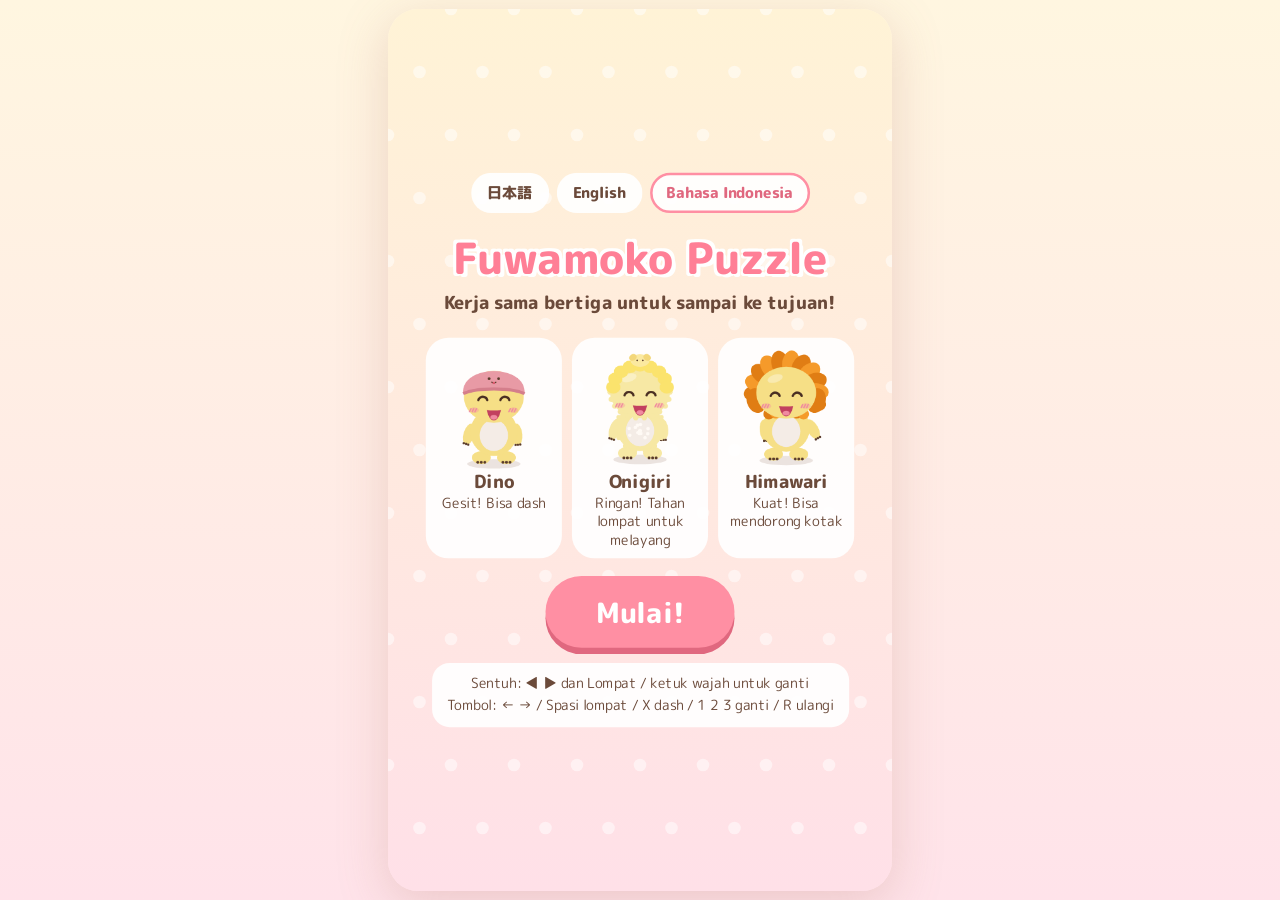
==== commit ed3eb373: "トップページに puzzle/ への転送ページを追加 Co-Authored-By: Claude Opus 5.5 <noreply@anthropic.com> Claude-Session: h" ====
--- a/index.html
+++ b/index.html
@@ -2,2411 +2,12 @@
 <html lang="ja">
     <head>
         <meta charset="UTF-8">
-        <meta name="viewport" content="width=device-width, initial-scale=1, shrink-to-fit=no">
-        <title>国際交流パーティー</title>
-        <style>
-@charset "UTF-8";
-
-
-
-  /* ------
-    PC版
-  ------*/
-
-@media only screen and (max-width:999999px) {
-
-  /*-----------------------------*/
-  /* チャプター：全体の設定 */
-  /*-----------------------------*/
-  body {
-      margin: 0;
-      padding: 0;
-      color: rgb(199, 192, 192);
-      font-size: 14px;
-  }
-  
-  /*-------------------*/
-  /* ヘッダーbeg */
-  /*-------------------*/
-  
-  header {
-      width: 100%;
-      margin: 0px;
-      position: fixed;
-      z-index: 20;
-  }
-  
-  .navbar{
-    margin: -70px 0 0 0;
-    position: fixed;
-    opacity: 0.95;
-  }
-  
-  .collapse{
-    justify-content: space-between;
-  }
-
-  .button2 {
-    display: inline-block;
-    margin: 0;
-  }
-
-  #register{
-    background-color: rgb(255, 208, 0);
-  }
-
-  #login{
-    background-color: rgba(0, 255, 0, 0.849);
-  }
-  
-  /*-------------------*/
-  /* ヘッダーfin */
-  /*-------------------*/
-  
-  
-  
-  /*-------------------*/
-  /* main beg */
-  /*-------------------*/
-  
-  .main {
-    width: 100%;
-    margin: 0px;
-  }
-  
-  /* -------------------
-  カルーセルの表示エリア beg
-  ------------------- */
-  
-  .carousel {
-    position: relative;
-  
-    /* 領域からはみ出た部分は非表示 */
-    overflow: hidden;
-    width: 90%;
-    height: 900px;
-  
-    /* 左右中央寄せ */
-    margin: 70px 5% 10px 5%;
-  }
-  
-  /* 矢印の基本スタイル */
-  .carousel-control {
-    display: block;
-    height: 50px;
-    width: 30px;
-    background-color: #444;
-    color: #333;
-    line-height:45px;
-    text-align: center;
-    text-decoration: none;
-    font-size: 2rem;
-    opacity: .5;
-  
-    /* 透明度をふわっと変える演出 */
-    transition: opacity .15s;
-  }
-  /* マウスが乗ったら濃くする */
-  .carousel-control:hover {
-    opacity: 3;
-  }
-  
-  /* 左矢印 */
-  .carousel-control-prev {
-    position: absolute;
-    left: 0;
-    top: 30%;
-    text-indent: -2px;  /* 矢印の横方向の位置を調整する */
-  }
-  
-  /* 右矢印 */
-  .carousel-control-next {
-    position: absolute;
-    right: 0;
-    top: 30%;
-    text-indent: 2px;
-  }
-  
-  /* スライドのul */
-  .slides {
-    position: absolute;
-    top: 0;
-    left: 0;
-  
-    /* 横に長いひと続きの写真にする */
-    width: 400%;
-    height: 100%;
-  
-    /* ulのデフォルトスタイルを消去 */
-    margin: 0;
-    padding: 0;
-    list-style-type: none;
-  }
-  
-  /* 各スライドを横につなげる */
-  .slides li {
-    float: left;
-    width: 25%;
-    height: 100%;
-  }
-  
-  .carouselp{
-    font-size: 70px;
-    position: absolute;
-    top: 50%;
-  }
-  
-  .carouselp1 {
-    left: 6%;
-    color: rgb(251, 255, 2);
-  }
-  
-  .carouselp2 {
-    left: 31%;
-    color: rgb(9, 247, 255);
-  }
-  
-  .carouselp3 {
-    left: 56%;
-    color: #111;
-  }
-  
-  .carouselp4 {
-    left: 83%;
-    color: #fff;
-  }
-  
-  
-  /* -------------------
-  カルーセルの表示エリア fin
-  ------------------- */
-  
-  /* ------------
-   エリア選択 beg
-   ----------- */
-  
-  .serch-area{
-    margin: 0;
-    width: 100%;
-    height: 200px;
-  }
-  
-  .serch-area p{
-    margin: 0;
-  }
-  
-  .choose-events {
-    margin: 0px 0 0 10%;
-    width: 90%;
-  }
-  
-  .choose-events label{
-    font-size: 25px;
-  }
-  
-  .choose-events select {
-    width: 150px;
-  }
-  
-  .serch{
-    margin: 10px 0 0 10%;
-    width: 150px;
-    height: 50px; 
-  }
-  
-  /* ------------
-   エリア選択 fin
-   ----------- */
-  
-  /*--------------*/
-  /*見出しbeg*/
-  /*--------------*/
-  .heading {
-      width: 100%;
-      height: 200px;
-      margin: 20px 0 0px 0;
-      color: #111;
-  }
-  
-  .heading h1{
-    text-align: center;
-    left: 10%;
-  }
-  
-  .headingp{
-    margin: 20px 5% 0 5%;
-  }
-  
-  /*--------------*/
-  /*見出しfin*/
-  /*--------------*/
-  
-  
-  
-  
-  
-  /*-----------------*/
-  /*Upcoming Event*/
-  /*-----------------*/
-  
-  
-  .comevent {
-    width: 100%;
-    height: 680px;
-    margin: 0px;
-    background-color: #111;
-  }
-  
-  .comeventp{
-    margin: 20px 5% 0px 5%;
-    color: #fff;
-  }
-  
-  .comevent h1{
-    color: #fff;
-    /* margin: 5% 20% 0 20%; */
-    text-align: center;
-  }
-  
-  .coming-event {
-    position: relative;
-    overflow: hidden;
-    width: 90%;
-    height: 500px;
-    margin: 50px 5% 0px 5%;
-  }
-  
-  .event-control {
-    display: block;
-    height: 50px;
-    width: 30px;
-    background-color: #ddd;
-    color: #333;              
-    line-height:45px;
-    text-align: center;
-    text-decoration: none;
-    font-size: 2rem;
-    opacity: .6;
-    transition: opacity .3s;
-  }
-  
-  .event-control:hover {
-    opacity: .9;
-  }
-  
-  /* 左矢印 */
-  .event-control-prev {
-    position: absolute;
-    left: 0;
-    top: 38%;
-    text-indent: 0px;  
-  }
-  
-  /* 右矢印 */
-  .event-control-next {
-    position: absolute;
-    right: 0;
-    top: 38%;
-    text-indent: 0px;
-  }
-  
-  .events {
-    position: absolute;
-    top: 0;
-    left: 0;
-    right: 0;
-    width: 250%;
-    height: 100%;
-    margin: 0;
-    padding: 0;
-    list-style-type: none;
-  }
-  
-  .event {
-    float: left;
-    width: 20%;
-    height: 100%;
-  }
-  
-  .eventp{
-    position: absolute;
-    color: rgb(0, 0, 0);
-  }
-  
-  .event1p1 {
-    top: 0%;
-    left: 7%;
-    font-size: 40px;
-  }
-  
-  .event1p2 {
-    top: 25%;
-    left: 6%;
-    font-size: 25px;
-  }
-  
-  .event2p1 {
-    top: 0%;
-    left: 27%;
-    font-size: 40px;
-  }
-  
-  .event2p2 {
-    top: 25%;
-    left: 26%;
-    font-size: 25px;
-  }
-  
-  .event3p1 {
-    top: 0%;
-    left: 47%;
-    font-size: 40px;
-  }
-  
-  .event3p2 {
-    top: 25%;
-    left: 46%;
-    font-size: 25px;
-  }
-  
-  .event4p1 {
-    top: 0%;
-    left: 67%;
-    font-size: 40px;
-  }
-  
-  .event4p2 {
-    top: 25%;
-    left: 66%;
-    font-size: 25px;
-  }
-  
-  .event5p1 {
-    top: 0%;
-    left: 88%;
-    font-size: 40px;
-  }
-  
-  .event5p2 {
-    top: 25%;
-    left: 88%;
-    font-size: 25px;
-  }
-  
-  /*-----------------*/
-  /*Upcoming Event*/
-  /*-----------------*/
-  
-  
-  /*-----------------*/
-  /*Event categories*/
-  /*-----------------*/
-  
-  .event-categories {
-    width: 100%;
-    height: 1000px;
-    margin: 50px 0 50px 0;
-    background-color: #111;
-  }
-  
-  .event-categories h1{
-    color: #fff;
-    text-align: center;
-  }
-  
-  .categoriesp{
-    margin: 20px 5% 0px 5%;
-    color: #fff;
-  }
-  
-  .categories {
-    width: 100%;
-    height: 100%;
-    margin: 0% 0 0 0;
-  }
-  
-  .category {
-    margin: 5% 0% 0 5%;
-    width: 27%;
-    height: 320px;
-    display: inline-block;
-  }
-  
-  .category p {
-    color: #fff;
-    margin: 0;
-    text-align: center;
-  }
-  
-  .category:hover {
-    transform: scale(1.1);
-  }
-  
-  .categoryp:hover {
-    color: rgb(255, 217, 0);
-    transform: scale(1.5);
-    text-align: center;
-  }
-  
-  /*-----------------*/
-  /*Event categories*/
-  /*-----------------*/
-  
-  
-  
-  /*-----------------*/
-  /*blog beg*/
-  /*-----------------*/
-  
-  .blog {
-    width: 100%;
-    height: 520px;
-    margin: 50px 0 50px 0;
-    background-color: rgba(236, 144, 22, 0.349);
-  }
-  
-  .blog h1{
-    text-align: center;
-  }
-  
-  .blogp{
-    margin: 20px 5% 0 5%;
-  }
-  
-  .sns {
-    margin: 2% 0 0 4%;
-    width: 28%;
-    height: 330px;
-    display: inline-block;
-  }
-  
-  .snsp {
-    color: rgb(0, 0, 0);
-    margin: 0;
-    text-align: center;
-  }
-  
-  .sns:hover {
-    transform: scale(1.1);
-  }
-  
-  .snsp:hover {
-    color: rgb(255, 0, 0);
-    transform: scale(1.5);
-    text-align: center;
-  }
-
-  .icon{
-    margin: 50px 0 0 0;
-  }
-
-  /*Twitter*/
-  .fa-twitter{color:#1da1f2;}
-  /*Facebook*/
-  .fa-facebook-square{color:#3b5998;}
-  /*instagram*/
-  .fa-instagram{color:#e1306c;}
-  /*YouTube*/
-  .fa-youtube{color:#ff0000;}
-  /*LINE*/
-  .fa-line{color:#00c300;}
-  
-
-  /*-----------------*/
-  /*blog fin*/
-  /*-----------------*/
-  
-  
-  /*-----------------*/
-  /* main fin*/
-  /*-----------------*/
-  
-  
-  
-  
-   /* ----------------------
-   チャプター：フッター 
-  -----------------------  */
-  
-  footer {
-      background-color: #00f;
-      text-align: center;
-  }
-  
-  footer p{
-    margin: 20px 5% 50px 5%;
-  }
-  
-  footer #footer_navi {
-      background-color: #f0f0f0;
-      padding: 10px 0;
-  }
-  
-  footer #footer_navi ul {
-      list-style: none;
-      margin: 0;
-      padding: 0;
-      text-align: center;
-  }
-  
-  footer #footer_navi li {
-      display: inline;
-      border-left: solid 1px #333;
-      margin-left: 8px;
-      padding-left: 8px;
-      font-size: smaller;
-  }
-  
-  footer #footer_navi li:last-child {
-      border-right: solid 1px #333;
-      padding: 0 8px;
-  }
-  
-  footer small {
-      display: block;
-      padding: 8px 0;
-      color: #fff;
-  }
-  
-   /* ----------------------
-   チャプター：フッター 
-  -----------------------  */
-  
-  }
-  
-  @media only screen and (max-width:1360px) {
-  
-    .carousel {
-      height: 800px;
-    }
-  
-    .carouselp {
-      font-size: 70px;
-    }
-
-    .comevent {
-      height: 620px;
-    }
-  
-    .coming-event {
-      height: 430px;
-    }
-  
-    .category {
-      width: 27%;
-      height: 270px;
-    }
-  
-    .event-categories {
-      height: 860px;
-  }
-  
-  .blog{
-    height: 450px;
-  }
-  
-  .sns{
-    height: 280px;
-  }
-  
-  }
-  
-
-
-  /* ------
-    PC版
-  ------*/
-  
-  
-  
-  
-
-
-
-
-
-
-
-
-
-
-
-
-  
-  
-  
-  
-  
-  
-  
-
-/*---------------*/
-/*タブレット版*/
-/*---------------*/
-
-@media only screen and (max-width:1060px) {
-
-/*-----------------------------*/
-/* チャプター：全体の設定 */
-/*-----------------------------*/
-body {
-    margin: 0;
-    padding: 0;
-    color: rgb(199, 192, 192);
-    font-size: 14px;
-}
-
-/*-------------------*/
-/* ヘッダーbeg */
-/*-------------------*/
-
-header {
-    width: 100%;
-    margin: 0px;
-    position: fixed;
-    z-index: 20;
-}
-
-.navbar{
-  margin: -70px 0 0 0;
-  position: fixed;
-  opacity: 0.95;
-}
-
-/*-------------------*/
-/* ヘッダーfin */
-/*-------------------*/
-
-
-
-/*-------------------*/
-/* main beg */
-/*-------------------*/
-
-.main {
-  width: 100%;
-  margin: 0px;
-}
-
-/* -------------------
-カルーセルの表示エリア beg
-------------------- */
-
-.carousel {
-  position: relative;
-
-  /* 領域からはみ出た部分は非表示 */
-  overflow: hidden;
-  width: 90%;
-  height: 700px;
-
-  /* 左右中央寄せ */
-  margin: 70px 5% 10px 5%;
-}
-
-/* 矢印の基本スタイル */
-.carousel-control {
-  display: block;
-  height: 50px;
-  width: 30px;
-  background-color: #444;
-  color: #333;
-  line-height:45px;
-  text-align: center;
-  text-decoration: none;
-  font-size: 2rem;
-  opacity: .5;
-
-  /* 透明度をふわっと変える演出 */
-  transition: opacity .15s;
-}
-/* マウスが乗ったら濃くする */
-.carousel-control:hover {
-  opacity: 3;
-}
-
-/* 左矢印 */
-.carousel-control-prev {
-  position: absolute;
-  left: 0;
-  top: 30%;
-  text-indent: -2px;  /* 矢印の横方向の位置を調整する */
-}
-
-/* 右矢印 */
-.carousel-control-next {
-  position: absolute;
-  right: 0;
-  top: 30%;
-  text-indent: 2px;
-}
-
-/* スライドのul */
-.slides {
-  position: absolute;
-  top: 0;
-  left: 0;
-
-  /* 横に長いひと続きの写真にする */
-  width: 400%;
-  height: 100%;
-
-  /* ulのデフォルトスタイルを消去 */
-  margin: 0;
-  padding: 0;
-  list-style-type: none;
-}
-
-/* 各スライドを横につなげる */
-.slides li {
-  float: left;
-  width: 25%;
-  height: 100%;
-}
-
-.carouselp{
-  font-size: 60px;
-  position: absolute;
-  top: 50%;
-}
-
-.carouselp1 {
-  left: 6%;
-  color: rgb(251, 255, 2);
-}
-
-.carouselp2 {
-  left: 31%;
-  color: rgb(9, 247, 255);
-}
-
-.carouselp3 {
-  left: 56%;
-  color: #111;
-}
-
-.carouselp4 {
-  left: 83%;
-  color: #fff;
-}
-
-
-/* -------------------
-カルーセルの表示エリア fin
-------------------- */
-
-/* ------------
- エリア選択 beg
- ----------- */
-
-.serch-area{
-  margin: 0;
-  width: 100%;
-  height: 200px;
-}
-
-.serch-area p{
-  margin: 0;
-}
-
-.choose-events {
-  margin: 0px 0 0 10%;
-  width: 90%;
-}
-
-.choose-events label{
-  font-size: 25px;
-}
-
-.choose-events select {
-  width: 150px;
-}
-
-.serch{
-  margin: 10px 0 0 10%;
-  width: 150px;
-  height: 50px; 
-}
-
-/* ------------
- エリア選択 fin
- ----------- */
-
-/*--------------*/
-/*見出しbeg*/
-/*--------------*/
-.heading {
-    width: 100%;
-    height: 200px;
-    margin: 20px 0 0px 0;
-    color: #111;
-}
-
-.heading h1{
-  text-align: center;
-  left: 10%;
-}
-
-.headingp{
-  margin: 20px 5% 0 5%;
-}
-
-/*--------------*/
-/*見出しfin*/
-/*--------------*/
-
-
-
-
-
-/*-----------------*/
-/*Upcoming Event*/
-/*-----------------*/
-
-
-.comevent {
-  width: 100%;
-  height: 520px;
-  margin: 0px;
-  background-color: #111;
-}
-
-.comeventp{
-  margin: 20px 5% 0px 5%;
-  color: #fff;
-}
-
-.comevent h1{
-  color: #fff;
-  /* margin: 5% 20% 0 20%; */
-  text-align: center;
-}
-
-.coming-event {
-  position: relative;
-  overflow: hidden;
-  width: 90%;
-  height: 330px;
-  margin: 50px 5% 0px 5%;
-}
-
-.event-control {
-  display: block;
-  height: 50px;
-  width: 30px;
-  background-color: #ddd;
-  color: #333;              
-  line-height:45px;
-  text-align: center;
-  text-decoration: none;
-  font-size: 2rem;
-  opacity: .6;
-  transition: opacity .3s;
-}
-
-.event-control:hover {
-  opacity: .9;
-}
-
-/* 左矢印 */
-.event-control-prev {
-  position: absolute;
-  left: 0;
-  top: 38%;
-  text-indent: 0px;  
-}
-
-/* 右矢印 */
-.event-control-next {
-  position: absolute;
-  right: 0;
-  top: 38%;
-  text-indent: 0px;
-}
-
-.events {
-  position: absolute;
-  top: 0;
-  left: 0;
-  right: 0;
-  width: 250%;
-  height: 100%;
-  margin: 0;
-  padding: 0;
-  list-style-type: none;
-}
-
-.event {
-  float: left;
-  width: 20%;
-  height: 100%;
-}
-
-.eventp{
-  position: absolute;
-  color: rgb(0, 0, 0);
-}
-
-.event1p1 {
-  top: 0%;
-  left: 7%;
-  font-size: 30px;
-}
-
-.event1p2 {
-  top: 25%;
-  left: 6%;
-  font-size: 20px;
-}
-
-.event2p1 {
-  top: 0%;
-  left: 27%;
-  font-size: 30px;
-}
-
-.event2p2 {
-  top: 25%;
-  left: 26%;
-  font-size: 20px;
-}
-
-.event3p1 {
-  top: 0%;
-  left: 47%;
-  font-size: 30px;
-}
-
-.event3p2 {
-  top: 25%;
-  left: 46%;
-  font-size: 20px;
-}
-
-.event4p1 {
-  top: 0%;
-  left: 67%;
-  font-size: 30px;
-}
-
-.event4p2 {
-  top: 25%;
-  left: 66%;
-  font-size: 20px;
-}
-
-.event5p1 {
-  top: 0%;
-  left: 88%;
-  font-size: 30px;
-}
-
-.event5p2 {
-  top: 25%;
-  left: 88%;
-  font-size: 20px;
-}
-
-/*-----------------*/
-/*Upcoming Event*/
-/*-----------------*/
-
-
-/*-----------------*/
-/*Event categories*/
-/*-----------------*/
-
-.event-categories {
-  width: 100%;
-  height: 700px;
-  margin: 50px 0 50px 0;
-  background-color: #111;
-}
-
-.event-categories h1{
-  color: #fff;
-  text-align: center;
-}
-
-.categoriesp{
-  margin: 20px 5% 0px 5%;
-  color: #fff;
-}
-
-.categories {
-  width: 100%;
-  height: 100%;
-  margin: 0% 0 0 0;
-}
-
-.category {
-  margin: 5% 0% 0 5%;
-  width: 27%;
-  height: 200px;
-  display: inline-block;
-}
-
-.category p {
-  color: #fff;
-  margin: 0;
-  text-align: center;
-}
-
-.category:hover {
-  transform: scale(1.1);
-}
-
-.categoryp:hover {
-  color: rgb(255, 217, 0);
-  transform: scale(1.5);
-  text-align: center;
-}
-
-/*-----------------*/
-/*Event categories*/
-/*-----------------*/
-
-
-
-/*-----------------*/
-/*blog beg*/
-/*-----------------*/
-
-.blog {
-  width: 100%;
-  height: 400px;
-  margin: 50px 0 50px 0;
-  background-color: rgba(236, 144, 22, 0.349);
-}
-
-.blog h1{
-  text-align: center;
-}
-
-.blogp{
-  margin: 20px 5% 0 5%;
-}
-
-.sns {
-  margin: 2% 0 0 4%;
-  width: 28%;
-  height: 230px;
-  display: inline-block;
-}
-
-.snsp {
-  color: rgb(0, 0, 0);
-  margin: 0;
-  text-align: center;
-}
-
-.sns:hover {
-  transform: scale(1.1);
-}
-
-.snsp:hover {
-  color: rgb(255, 0, 0);
-  transform: scale(1.5);
-  text-align: center;
-}
-
-/*-----------------*/
-/*blog fin*/
-/*-----------------*/
-
-
-/*-----------------*/
-/* main fin*/
-/*-----------------*/
-
-
-
-
- /* ----------------------
- チャプター：フッター 
------------------------  */
-
-footer {
-    background-color: #00f;
-    text-align: center;
-}
-
-footer p{
-  margin: 20px 5% 50px 5%;
-}
-
-footer #footer_navi {
-    background-color: #f0f0f0;
-    padding: 10px 0;
-}
-
-footer #footer_navi ul {
-    list-style: none;
-    margin: 0;
-    padding: 0;
-    text-align: center;
-}
-
-footer #footer_navi li {
-    display: inline;
-    border-left: solid 1px #333;
-    margin-left: 8px;
-    padding-left: 8px;
-    font-size: smaller;
-}
-
-footer #footer_navi li:last-child {
-    border-right: solid 1px #333;
-    padding: 0 8px;
-}
-
-footer small {
-    display: block;
-    padding: 8px 0;
-    color: #fff;
-}
-
- /* ----------------------
- チャプター：フッター 
------------------------  */
-
-}
-
-@media only screen and (max-width:860px) {
-
-  .carousel {
-    height: 550px;
-  }
-
-  .carouselp {
-    font-size: 50px;
-  }
-
-  .coming-event {
-    height: 280px;
-  }
-
-  .category {
-    width: 27%;
-    height: 170px;
-  }
-
-  .event-categories {
-    height: 620px;
-}
-
-.blog{
-  height: 370px;
-}
-
-.sns{
-  height: 200px;
-}
-
-}
-
-/*---------------*/
-/*タブレット版*/
-/*---------------*/
-
-
-
-
-
-
-
-
-
-
-
-
-
-
-
-
-
-
-
-
-
-/*----------*/
-/*スマホ版 beg*/
-/*----------*/
-
-@media only screen and (max-width:660px) {
-  
-  /*-----------------------------*/
-  /* チャプター：全体の設定 */
-  /*-----------------------------*/
-  body {
-      margin: 0;
-      padding: 0;
-      color: rgb(199, 192, 192);
-      font-size: 14px;
-  }
-  
-  /*-------------------*/
-  /* ヘッダーbeg */
-  /*-------------------*/
-  
-  header {
-      width: 100%;
-      margin: 0px;
-      position: fixed;
-      z-index: 20;
-  }
-  
-  .navbar{
-    margin: -70px 0 0 0;
-  }
-  
-  /*-------------------*/
-  /* ヘッダーfin */
-  /*-------------------*/
-  
-  
-  /*-------------------*/
-  /* main beg */
-  /*-------------------*/
-  
-  .main {
-   width: 100%;
-   margin: 0px;
-  }
-  
-  
-  /* -------------------
-  カルーセルの表示エリア beg
-  ------------------- */
-  
-  .carousel {
-    position: relative;
-  
-    /* 領域からはみ出た部分は非表示 */
-    overflow: hidden;
-    width: 90%;
-    height: 400px;
-  
-    /* 左右中央寄せ */
-    margin: 70px 5% 10px 5%;
-  }
-  
-  /* 矢印の基本スタイル */
-  .carousel-control {
-    display: block;
-    height: 50px;
-    width: 30px;
-    background-color: #444;
-    color: #333;
-    line-height:45px;
-    text-align: center;
-    text-decoration: none;
-    font-size: 2rem;
-    opacity: .5;
-  
-    /* 透明度をふわっと変える演出 */
-    transition: opacity .15s;
-  }
-  /* マウスが乗ったら濃くする */
-  .carousel-control:hover {
-    opacity: 3;
-  }
-  
-  /* 左矢印 */
-  .carousel-control-prev {
-    position: absolute;
-    left: 0;
-    top: 30%;
-    text-indent: -2px;  /* 矢印の横方向の位置を調整する */
-  }
-  
-  /* 右矢印 */
-  .carousel-control-next {
-    position: absolute;
-    right: 0;
-    top: 30%;
-    text-indent: 2px;
-  }
-  
-  /* スライドのul */
-  .slides {
-    position: absolute;
-    top: 0;
-    left: 0;
-  
-    /* 横に長いひと続きの写真にする */
-    width: 400%;
-    height: 100%;
-  
-    /* ulのデフォルトスタイルを消去 */
-    margin: 0;
-    padding: 0;
-    list-style-type: none;
-  }
-  
-  /* 各スライドを横につなげる */
-  .slides li {
-    float: left;
-    width: 25%;
-    height: 100%;
-  }
-  
-  .carouselp {
-    font-size: 40px;
-  }
-  
-  /* -------------------
-  カルーセルの表示エリア fin
-  ------------------- */
-  
-  /* ------------
-   エリア選択 beg
-   ----------- */
-  
-  .serch-area{
-    margin: 0;
-    width: 100%;
-    height: 150px;
-  }
-  
-  .serch-area p{
-    margin: 0;
-  }
-  
-  .choose-events {
-    margin: 0px 0 0 10%;
-    width: 90%;
-  }
-  
-  .choose-events label{
-    font-size: 20px;
-  }
-  
-  .choose-events select {
-    width: 100px;
-  }
-  
-  .serch{
-    margin: 10px 0 0 10%;
-    width: 100px;
-    height: 40px; 
-  }
-  
-  
-  /* ------------
-   エリア選択 fin
-   ----------- */
-  
-  
-  /*--------------*/
-  /*見出しbeg*/
-  /*--------------*/
-  .heading {
-      width: 100%;
-      height: 250px;
-      margin: 20px 0 0px 0;
-      color: #111;
-  }
-  
-  .heading h1{
-    text-align: center;
-    left: 10%;
-  }
-
-  .headingp{
-    margin: 20px 5% 0 5%;
-  }
-  
-  /*--------------*/
-  /*見出しfin*/
-  /*--------------*/
-  
-  
-  /*-----------------*/
-  /*Upcoming Event*/
-  /*-----------------*/
-  
-  
-  .comevent {
-    width: 100%;
-    height: 420px;
-    margin: 0px;
-    background-color: #111;
-  }
-  
-  .comeventp{
-    margin: 20px 5% 0px 5%;
-    color: #fff;
-  }
-  
-  .comevent h1{
-    color: #fff;
-    text-align: center;
-  }
-  
-  .coming-event {
-    position: relative;
-    overflow: hidden;
-    width: 90%;
-    height: 230px ;
-    margin: 50px 5% 0px 5%;
-  }
-  
-  .event-control {
-    display: block;
-    height: 50px;
-    width: 30px;
-    background-color: #ddd;
-    color: #333;              
-    line-height:45px;
-    text-align: center;
-    text-decoration: none;
-    font-size: 2rem;
-    opacity: .6;
-    transition: opacity .3s;
-  }
-  
-  .event-control:hover {
-    opacity: .9;
-  }
-  
-  /* 左矢印 */
-  .event-control-prev {
-    position: absolute;
-    left: 0;
-    top: 38%;
-    text-indent: 0px;  
-  }
-  
-  /* 右矢印 */
-  .event-control-next {
-    position: absolute;
-    right: 0;
-    top: 38%;
-    text-indent: 0px;
-  }
-  
-  .events {
-    position: absolute;
-    top: 0;
-    left: 0;
-    right: 0;
-    width: 250%;
-    height: 100%;
-    margin: 0;
-    padding: 0;
-    list-style-type: none;
-  }
-  
-  .event {
-    float: left;
-    width: 20%;
-    height: 100%;
-  }
-
-  .eventp{
-    position: absolute;
-    color: rgb(0, 0, 0);
-  }
-  
-  .event1p1 {
-    top: 0%;
-    left: 1%;
-    font-size: 25px;
-  }
-  
-  .event1p2 {
-    top: 25%;
-    left: 0%;
-    font-size: 18px;
-  }
-  
-  .event2p1 {
-    top: 0%;
-    left: 21%;
-    font-size: 25px;
-  }
-  
-  .event2p2 {
-    top: 25%;
-    left: 20%;
-    font-size: 18px;
-  }
-  
-  .event3p1 {
-    top: 0%;
-    left: 41%;
-    font-size: 25px;
-  }
-  
-  .event3p2 {
-    top: 25%;
-    left: 40%;
-    font-size: 18px
-  }
-  
-  .event4p1 {
-    top: 0%;
-    left: 61%;
-    font-size: 25px;
-  }
-  
-  .event4p2 {
-    top: 25%;
-    left: 60%;
-    font-size: 18px;
-  }
-  
-  .event5p1 {
-    top: 0%;
-    left: 81%;
-    font-size: 25px;
-  }
-  
-  .event5p2 {
-    top: 25%;
-    left: 80%;
-    font-size: 18px;
-  }
-  
-  /*-----------------*/
-  /*Upcoming Event*/
-  /*-----------------*/
-  
-  
-  /*-----------------*/
-  /*Event categories*/
-  /*-----------------*/
-  
-  .event-categories {
-    width: 100%;
-    height: 850px;
-    margin: 50px 0 50px 0;
-    background-color: #111;
-  }
-  
-  .event-categories h1{
-    color: #fff;
-    text-align: center;
-  }
-  
-  .categoriesp{
-    margin: 20px 5% 0px 5%;
-    color: #fff;
-  }
-  
-  .categories {
-    width: 100%;
-    height: 100%;
-    margin: 0% 0 0 0;
-  }
-  
-  .category {
-    margin: 4.5% 4.5% 0 4.5%;
-    width: 40%;
-    height: 180px;
-    display: inline-block;
-  }
-  
-  .category p {
-    color: #fff;
-    margin: 0;
-    text-align: center;
-  }
-  
-  .category:hover {
-    transform: scale(1.1);
-  }
-  
-  .categoryp:hover {
-    color: rgb(255, 217, 0);
-    transform: scale(1.5);
-    text-align: center;
-  }
-  
-  
-  /*-----------------*/
-  /*Event categories*/
-  /*-----------------*/
-  
-  
-  
-  /*-----------------*/
-  /*blog beg*/
-  /*-----------------*/
-  
-  .blog {
-    width: 100%;
-    height: 650px;
-    margin: 50px 0 50px 0;
-    background-color: rgba(236, 144, 22, 0.349);
-  }
-  
-  .blog h1{
-    text-align: center;
-  }
-
-  .blogp{
-    margin: 20px 5% 0 5%;
-  }
-  
-  .sns {
-    margin: 5% 0 0 6%;
-    width: 41%;
-    height: 200px;
-    display: inline-block;
-  }
-  
-  .snsp {
-    color: rgb(0, 0, 0);
-    margin: 0;
-    text-align: center;
-  }
-  
-  .sns:hover {
-    transform: scale(1.1);
-  }
-  
-  .snsp:hover {
-    color: rgb(255, 0, 0);
-    transform: scale(1.5);
-    text-align: center;
-  }
-  
-  /*-----------------*/
-  /*blog fin*/
-  /*-----------------*/
-  
-  
-  /*-----------------*/
-  /* main fin*/
-  /*-----------------*/
-  
-  
-  
-  
-   /* ----------------------
-   チャプター：フッター 
-  -----------------------  */
-  
-  footer {
-      background-color: #00f;
-      text-align: center;
-  }
-
-  footer p{
-    margin: 20px 5% 50px 5%;
-  }
-  
-  footer #footer_navi {
-      background-color: #f0f0f0;
-      padding: 10px 0;
-  }
-  
-  footer #footer_navi ul {
-      list-style: none;
-      margin: 0;
-      padding: 0;
-      text-align: center;
-  }
-  
-  footer #footer_navi li {
-      display: block;
-      border-left: solid 1px #f0f0f0;
-      margin-left: 8px;
-      padding-left: 8px;
-      font-size: smaller;
-  }
-  
-  footer #footer_navi li:last-child {
-      border-right: solid 1px #f0f0f0;
-      padding: 0 8px;
-  }
-  
-  footer small {
-      display: block;
-      padding: 8px 0;
-      color: #fff;
-  }
-  
-   /* ----------------------
-   チャプター：フッター 
-  -----------------------  */
-  
-  }
-  
-  @media only screen and (max-width:500px) {
-    
-    .carousel {
-      height: 300px;
-    }
-  
-    .carouselp {
-      font-size: 30px;
-    }
-  
-    .comevent {
-      height: 430px;
-    }
-  
-    .coming-event {
-      height: 180px ;
-    }
-  
-    .event-categories {
-      height: 750px;
-    }
-    
-    .category {
-      height: 150px;
-    }
-  
-    .blog {
-      height: 620px;
-    }
-  
-    .sns {
-      height: 180px;
-    }
-  
-  }
-  
-  /*----------*/
-  /*スマホ版 fin*/
-  /*----------*/
-  
-  
-  
-  
-  
-        </style>
-        <!-- Bootstrap CSS -->
-        <link rel="stylesheet" href="https://stackpath.bootstrapcdn.com/bootstrap/4.3.1/css/bootstrap.min.css">
-        <!-- その他のライブラリのCSS -->
-        <link rel="stylesheet" href="css/animate.css">
+        <meta http-equiv="refresh" content="0; url=puzzle/">
+        <link rel="canonical" href="puzzle/">
+        <title>移動中…</title>
+        <script>location.replace("puzzle/");</script>
     </head>
-
     <body>
-        <!--ここからヘッダー-->
-        <header>
-
-
-            <nav class="navbar navbar-expand-sm navbar-light bg-primary">
-                <!-- ホームへ戻るリンク。ブランドロゴなどを置く。 -->
-                <a href="#" class="navbar-brand">
-                    <img src="image/logo.png" width="100%" height="100%" alt="logo">
-                </a>
-
-                <!-- 横幅が狭いときに出るハンバーガーボタン -->
-                <button type="button" class="navbar-toggler" data-toggle="collapse" data-target="#nav-bar">
-                    <span class="navbar-toggler-icon"></span>
-                </button>
-
-                <!-- メニュー項目 -->
-                <div class="collapse navbar-collapse" id="nav-bar">
-                    <div class="button1">
-                    <ul class="navbar-nav">
-                        <li class="nav-item"><a href="#heading" class="nav-link">About us</a></li>
-                        <li class="nav-item"><a href="#comevent" class="nav-link">Event</a></li>
-                        <li class="nav-item dropdown">
-                            <a href="" class="nav-link dropdown-toggle" data-toggle="dropdown">Blog</a>
-                            <div class="dropdown-menu bg-primary">
-                                <a class="dropdown-item" href="#blog">Blog1</a>
-                                <a class="dropdown-item" href="#blog">Blog2</a>
-                                <a class="dropdown-item" href="#blog">Bolg3</a>
-                            </div>
-                        </li>
-                        <li class="nav-item1"><a href="inquiry/inquiry.html" target="_blank" class="nav-link">Inquiry</a></li>
-                    </ul>
-                    </div>
-                    <div class="button2">
-                        <button id="register" type="button" name="register" onclick="newwindowa()">Register</button>
-                        <button id="login" type="button" name="login" onclick="newwindowb()">Log in</button>
-                    </div>
-                </div>
-                
-            </nav>
-
-        </header>
-        <!--ヘッダーここまで-->
-
-
-
-        
-
-
-        <!--ここからメイン-->
-
-        <div class="main">
-            
-            <div class="carousel">
-                <ul class="slides">
-                    <li><img src="image/foreigner.jpeg" width="100%" height="100%" alt="Image 1">
-                        <p class="carouselp carouselp1 animated fadeInDown" data-animate="fadeInDownBig">
-                            友達を作ろう
-                        </p>
-                    </li>
-                    <li><img src="image/food.jpeg" width="100%" height="100%" alt="Image 2">
-                        <p class="carouselp carouselp2 animated" data-animate="fadeInDownBig">
-                            Let's bump into
-                        </p>
-                    </li>
-                    <li><img src="image/friend.jpeg" width="100%" height="100%" alt="Image 3">
-                        <p class="carouselp carouselp3 animated" data-animate="fadeInDownBig">
-                            異文化交流にも
-                        </p>
-                    </li>
-                    <li><img src="image/talk.jpeg" width="100%" height="100%" alt="Image 4">
-                        <p class="carouselp carouselp4 animated" data-animate="fadeInDownBig">
-                            語学勉強にも
-                        </p>
-                    </li>  
-                </ul>
-                <a href="#" class="carousel-control carousel-control-prev">&lt;</a>
-                <a href="#" class="carousel-control carousel-control-next">&gt;</a>
-            </div>
-
-　　　　　    <div class="serch-area">
-                <div class="choose-events">
-                    <label for="choose">エリア：</label>
-                    <select required>
-                        <option value="" hidden></option>
-                        <option value="1">Tokyo</option>
-                        <option value="2">Osaka</option>
-                        <option value="3">Nagoya</option>
-                        <option value="4">Yokohama</option>
-                        <option value="5">Kyoto</option>
-                    </select>
-                </div>
-                <div class="choose-events">
-                    <label for="choose">カテゴリー：</label>
-                    <select required>
-                        <option value="" hidden></option>
-                        <option value="1">土曜開催</option>
-                        <option value="2">日曜開催</option>
-                        <option value="3">飲み放題</option>
-                        <option value="4">女子割引</option>
-                        <option value="5">過半数外国人</option>
-                        <option value="6">男気</option>
-                    </select>
-                </div>
-                <button class="serch btn btn-secondary">
-                    <span>Search</span>
-                </button>
-            </div>
-
-        
-            <div class="heading" id="heading">
-                <h1>About us</h1>
-                <p class="headingp">
-                    外国人の友達が欲しい。外国語を話したい。海外が大好き。という人は多いはず。
-                    Bumpyは、外国人と気軽に交流できる場として、国際交流イベントを開催しています。
-                    日本にいながら海外にいるような気分を味わってみませんか?
-                </p>
-            </div>
-        
-        
-            <div class="comevent" id="comevent">
-                <h1>Upcoming event</h1>
-                <div class="coming-event">
-                    <ul class="events">
-                        <li class="event event1"><img src="image/tokyo.jpeg" width="100%" height="100%">
-                            <p class="eventp event1p1">
-                                Tokyo
-                            </p>
-                            <p class="eventp event1p2">
-                                ・2020/3/15<br>
-                                ・2020/4/12
-                            </p>
-                        </li>
-                        <li class="event event2"><img src="image/osaka.jpeg" width="100%" height="100%">
-                            <p class="eventp event2p1">
-                                Osaka
-                            </p>
-                            <p class="eventp event2p2">
-                                ・2020/4/4<br>
-                                ・2020/4/19
-                            </p>
-                        </li>
-                        <li class="event event3"><img src="image/nagoya.jpeg" width="100%" height="100%">
-                            <p class="eventp event3p1">
-                                Nagoya
-                            </p>
-                            <p class="eventp event3p2">
-                                ・2020/3/8
-                            </p>
-                        </li>
-                        <li class="event event4"><img src="image/yokohama.jpeg" width="100%" height="100%">
-                            <p class="eventp event4p1">
-                                Yokohama
-                            </p>
-                            <p class="eventp event4p2">
-                                ・2020/3/8<br>
-                                ・2020/4/19
-                            </p>
-                        </li>
-                        <li class="event event5"><img src="image/kyoto.jpeg" width="100%" height="100%">
-                            <p class="eventp event5p1">
-                                Kyoto
-                            </p>
-                            <p class="eventp event5p2">
-                                Planning:)
-                            </p>
-                        </li>
-                    </ul>
-                    <a class="event-control event-control-prev">&lt;</a>
-                    <a class="event-control event-control-next">&gt;</a>
-                </div>
-                <p class="comeventp">
-                    毎週末、主要都市でイベントを開催しております。
-                    気になるイベントがございましたら、お気軽にお問い合わせ下さい。
-                </p>
-            </div>
-
-
-
-            <div class="event-categories">
-                <h1>Event categories</h1>
-                <p class="categoriesp">
-                    私たちは参加者の意見をもとに、多種多様なイベントを開催しております。<br>
-                    あなたに合ったイベントがすぐに見つかります。
-                </p>
-                <div class="categories">
-                    <div class="category">
-                        <img class="animated animated1" src="image/saturday.jpeg" width="100%" height="100%">
-                        <p class="categoryp">土曜開催</p>
-                    </div>
-                    <div class="category">
-                        <img class="animated animated1" src="image/sunday.jpeg" width="100%" height="100%">
-                        <p class="categoryp">日曜開催</p>
-                    </div>
-                    <div class="category">
-                        <img class="animated animated1" src="image/all-drink.jpeg" width="100%" height="100%">
-                        <p class="categoryp">飲み放題</p>
-                    </div>
-                    <div class="category">
-                        <img class="animated animated1" src="image/girls.jpeg" width="100%" height="100%">
-                        <p class="categoryp">女子割引</p>
-                    </div>
-                    <div class="category">
-                        <img class="animated animated1" src="image/foreigner3.jpeg" width="100%" height="100%">
-                        <p class="categoryp">過半数外国人</p>
-                    </div>
-                    <div class="category">
-                        <img class="animated animated1" src="image/man.jpeg" width="100%" height="100%">
-                        <p class="categoryp">男気</p>
-                    </div>
-                </div>
-            </div>
-
-
-       
-            <div class="blog" id="blog">
-                <h1>Blog</h1>
-                <p　class="blogp">
-                    最近行ったイベントの様子をSNSで公開しております。
-                    ぜひ私たちをフォローをしていただき、イベントの様子をご覧ください。
-                </p>
-                <div class="sns twitter">
-                    <img class="animated animated1" src="image/twitter.jpeg" width="100%" height="100%">
-                    <p class="snsp">Blog1</p>
-                </div>
-                <div class="sns facebook">
-                    <img class="animated animated1" src="image/facebook.jpeg" width="100%" height="100%">
-                    <p class="snsp">Blog2</p>
-                </div>
-                <div class="sns instagram">
-                    <img class="animated animated1" src="image/instagram.jpeg" width="100%" height="100%">
-                    <p class="snsp">Blog3</p>
-                </div>
-            </div>
-
-
-        </div>
-
-       <!--ここまでメイン-->
-        
-        
-     
-        <!--ここからフッター-->
-        <footer>
-            <div id="footer_navi">
-                <p>
-                    ご不明点がございましたら、以下の連絡先にお気軽にご連絡ください。
-                    皆様のご参加をスタッフ一同心よりお待ちしております。
-                </p>
-                <ul>
-                    <li><a href="index.html">国際交流パーティー Bumpy</a></li>
-                    <li>代表：xxx xxxx</li>
-                    <li>Location：愛知県xxx市xxx区xxx xx-xxx</li>
-                    <li>TEL：xxx-xxxx-xxxx</li>
-                    <li>E-mail:xxxxxxxxx@cccc.xxx</li>
-                    <li>開催日：毎週末、祝日</li>
-                </ul>
-                <div class="icon">
-                    <i class="fab fa-facebook fa-2x"></i>
-                    <i class="fab fa-line fa-2x"></i>
-                    <i class="fab fa-instagram fa-2x"></i>
-                    <i class="fab fa-twitter fa-2x"></i>
-                </div>    
-            </div>
-            <small>&copy; Bumpy</small>
-        </footer>
-        <!--フッターここまで-->
-        
-        
-        
-        
-        
-        <!-- jQuery first, then Popper.js, then Bootstrap JS -->
-        <script src="https://code.jquery.com/jquery-3.3.1.slim.min.js"></script>
-        <script src="https://cdnjs.cloudflare.com/ajax/libs/popper.js/1.14.6/umd/popper.min.js"></script>
-        <script src="https://stackpath.bootstrapcdn.com/bootstrap/4.3.1/js/bootstrap.min.js"></script>
-        <!-- Font Awesome -->
-        <script defer src="https://use.fontawesome.com/releases/v5.7.2/js/all.js"></script>
-        <!-- jQuery -->
-        <script src="https://code.jquery.com/jquery-3.4.1.min.js"></script>
-        <!-- その他のライブラリのJavaScript -->
-        <script src="js/jquery.waypoints.min.js"></script>
-        <!-- Optional JavaScript -->
-        <script>
-// -------------------
-// 会員登録、ログイン
-// -------------------
-
-var window_a,window_b;
-function newwindowa() {
-  window_a = window.open("register/register.html");
-}
-function newwindowb() {
-  window_b = window.open("login/login.html");
-}
-
-
-// --------------------
-// スライドの表示
-// --------------------
- 
- 
-// スライド1枚あたりの幅（px）
-let slideWidth1 = 0.9*innerWidth;
-
-// 現在表示中のスライドが何番目か（0から数え始める）
-let currentSlide = 0;
-
-// スライドの全枚数
-let numSlides = 4;
-
-// index（0から始まる）番目のスライドを表示する関数
-const showSlide = (index) => {
-// 1番目のスライドでは左矢印を非表示
-  if (index === 0) {
-    $('.carousel-control-prev').hide();
-  } else {
-    $('.carousel-control-prev').show();
-  }
-
-  // 最後のスライドでは右矢印を非表示
-  if (index === numSlides - 1) {
-    $('.carousel-control-next').hide();
-  } else {
-    $('.carousel-control-next').show();
-  }
-
-  // 実行中のアニメーションがあればキャンセルした後、
-  // leftを変化させるアニメーションを開始
-  $('.slides')
-    .stop()
-    .animate(
-      {
-        left: `${-slideWidth1 * index}px`,
-      },
-      600,
-    );
-};
-
-// 左矢印がクリックされたら1つ前のスライドを表示
-$('.carousel-control-prev').on('click', (e) => {
-  e.preventDefault();
-
-  currentSlide -= 1;
-  showSlide(currentSlide);
-});
-
-// 右矢印がクリックされたら1つ後のスライドを表示
-$('.carousel-control-next').on('click', (e) => {
-  e.preventDefault();
-
-  currentSlide += 1;
-  showSlide(currentSlide);
-});
-
-// 最初のスライドを表示
-showSlide(currentSlide);
-
- 
-//ウインドウがリサイズされたら発動
-$(window).resize(function() {
-  
-  let ww1;
- 
-  //ウインドウの幅を変数に格納
-  ww1 = $(window).width();
-  
-  // スライド1枚あたりの幅（px）
-  slideWidth1 = 0.9*ww1;
-
-  // 現在表示中のスライドが何番目か（0から数え始める）
-  let currentSlide = 0;
-
-  // スライドの全枚数
-  let numSlides = 4;
-
-  // index（0から始まる）番目のスライドを表示する関数
-  const showSlide = (index) => {
-  // 1番目のスライドでは左矢印を非表示
-    if (index === 0) {
-      $('.carousel-control-prev').hide();
-    } else {
-      $('.carousel-control-prev').show();
-    }
-
-    // 最後のスライドでは右矢印を非表示
-    if (index === numSlides - 1) {
-      $('.carousel-control-next').hide();
-    } else {
-      $('.carousel-control-next').show();
-    }
-
-    // 実行中のアニメーションがあればキャンセルした後、
-    // leftを変化させるアニメーションを開始
-    $('.slides')
-      .stop()
-      .animate(
-        {
-          left: `${-slideWidth1 * index}px`,
-        },
-        600,
-      );
-  };
-
-  // 左矢印がクリックされたら1つ前のスライドを表示
-  $('.carousel-control-prev').on('click', (e) => {
-    e.preventDefault();
-
-    currentSlide -= 1;
-    showSlide(currentSlide);
-  });
-
-  // 右矢印がクリックされたら1つ後のスライドを表示
-  $('.carousel-control-next').on('click', (e) => {
-    e.preventDefault();
-
-    currentSlide += 1;
-    showSlide(currentSlide);
-  });
-
-  // 最初のスライドを表示
-  showSlide(currentSlide);
-
-});
-
-
-
-// ----------------------
-// スライドのアニメーション
-// ----------------------
-
-
-$('.carousel-control').on('click', function(){
-
-  var animationName = $('.carouselp').data('animate');
-
-  //アニメーション要素にdata属性から取得したclassを追加　1秒後に削除
-  $('.carouselp').addClass(animationName).delay(1000).queue(function(next){
-    $('.carouselp').removeClass(animationName);
-    next();
-  });
-});
-
-
-
-// --------------------
-// Upcoming event
-// --------------------
-
-  
-// スライド1枚あたりの幅（px）
-let slideWidth2 = 0.45*innerWidth;
-
-// 現在表示中のスライドが何番目か（0から数え始める）
-let currentSlide2 = 0;
-
-// スライドの全枚数
-let numSlides2 = 5;
-
-// index（0から始まる）番目のスライドを表示する関数
-const showSlide2 = (index) => {
-  // 1番目のスライドでは左矢印を非表示
-  if (index === 0) {
-    $('.event-control-prev').hide();
-  } else {
-    $('.event-control-prev').show();
-  }
-
-  // 最後のスライドでは右矢印を非表示
-  if (index === numSlides2 - 2) {
-    $('.event-control-next').hide();
-  } else {
-    $('.event-control-next').show();
-  }
-
-  // 実行中のアニメーションがあればキャンセルした後、
-  // leftを変化させるアニメーションを開始
-  $('.events')
-    .stop()
-    .animate(
-      {
-        left: `${-slideWidth2 * index}px`,
-      },
-      600,
-    );
-};
-
-// 左矢印がクリックされたら1つ前のスライドを表示
-$('.event-control-prev').on('click', (e) => {
-  e.preventDefault();
-
-  currentSlide2 -= 1;
-  showSlide2(currentSlide2);
-});
-// 右矢印がクリックされたら1つ後のスライドを表示
-$('.event-control-next').on('click', (e) => {
-  e.preventDefault();
-
-  currentSlide2 += 1;
-  showSlide2(currentSlide2);
-});
-
-// 最初のスライドを表示
-showSlide2(currentSlide2);
-
-
-//ウインドウがリサイズされたら発動
-$(window).resize(function() {
-  
-  let ww2;
- 
-  //ウインドウの幅を変数に格納
-  ww2 = $(window).width();
-
-  // スライド1枚あたりの幅（px）
-  slideWidth2 = 0.45*ww2;
-
-  // 現在表示中のスライドが何番目か（0から数え始める）
-  let currentSlide2 = 0;
-
-  // スライドの全枚数
-  let numSlides2 = 5;
-
-  // index（0から始まる）番目のスライドを表示する関数
-  const showSlide2 = (index) => {
-  // 1番目のスライドでは左矢印を非表示
-    if (index === 0) {
-      $('.event-control-prev').hide();
-    } else {
-      $('.event-control-prev').show();
-    }
-
-    // 最後のスライドでは右矢印を非表示
-    if (index === numSlides2 - 2) {
-      $('.event-control-next').hide();
-    } else {
-      $('.event-control-next').show();
-    }
-
-    // 実行中のアニメーションがあればキャンセルした後、
-    // leftを変化させるアニメーションを開始
-    $('.events')
-      .stop()
-      .animate(
-        {
-          left: `${-slideWidth2 * index}px`,
-        },
-        600,
-      );
-  };
-
-  // 左矢印がクリックされたら1つ前のスライドを表示
-  $('.event-control-prev').on('click', (e) => {
-    e.preventDefault();
-
-    currentSlide2 -= 1;
-    showSlide2(currentSlide2);
-  });
-
-  // 右矢印がクリックされたら1つ後のスライドを表示
-  $('.event-control-next').on('click', (e) => {
-    e.preventDefault();
-
-    currentSlide2 += 1;
-    showSlide2(currentSlide2);
-  });
-
-  // 最初のスライドを表示
-  showSlide2(currentSlide2);
-
-});
-
-
-
-
-
-// ----------
-// Fade in
-// ----------
-
-$('.animated1').waypoint({
-  handler(direction) {
-    if (direction === 'down') {
-      $('.animated1').removeClass('fadeOutUp');
-      $(this.element).addClass('fadeInDown');
-    }
-    if (direction === 'up') {
-      $('.animated1').removeClass('fadeInDown');
-      $(this.element).addClass('fadeOutUp');
-    }
-  },
-  offset: '100%',
-});
-
-
-
-// -----------
-// スクロール
-// -----------
-
-$('.nav-item').on('click', (e) => {
-  const destination = $(e.target).attr('href');
-
-  // 本来のクリックイベントは処理しない
-  e.preventDefault();
-
-  $('html, body').animate(
-    {
-      scrollTop: $(destination).offset().top,
-    },
-    1000,
-  );
-
-  // ハンバーガーメニューが開いている場合は閉じる
-  $('.navbar-toggler:visible').trigger('click');
-});
-        </script>
-        
+        <p><a href="puzzle/">puzzle へ移動します</a></p>
     </body>
 </html>
-
-
-
-
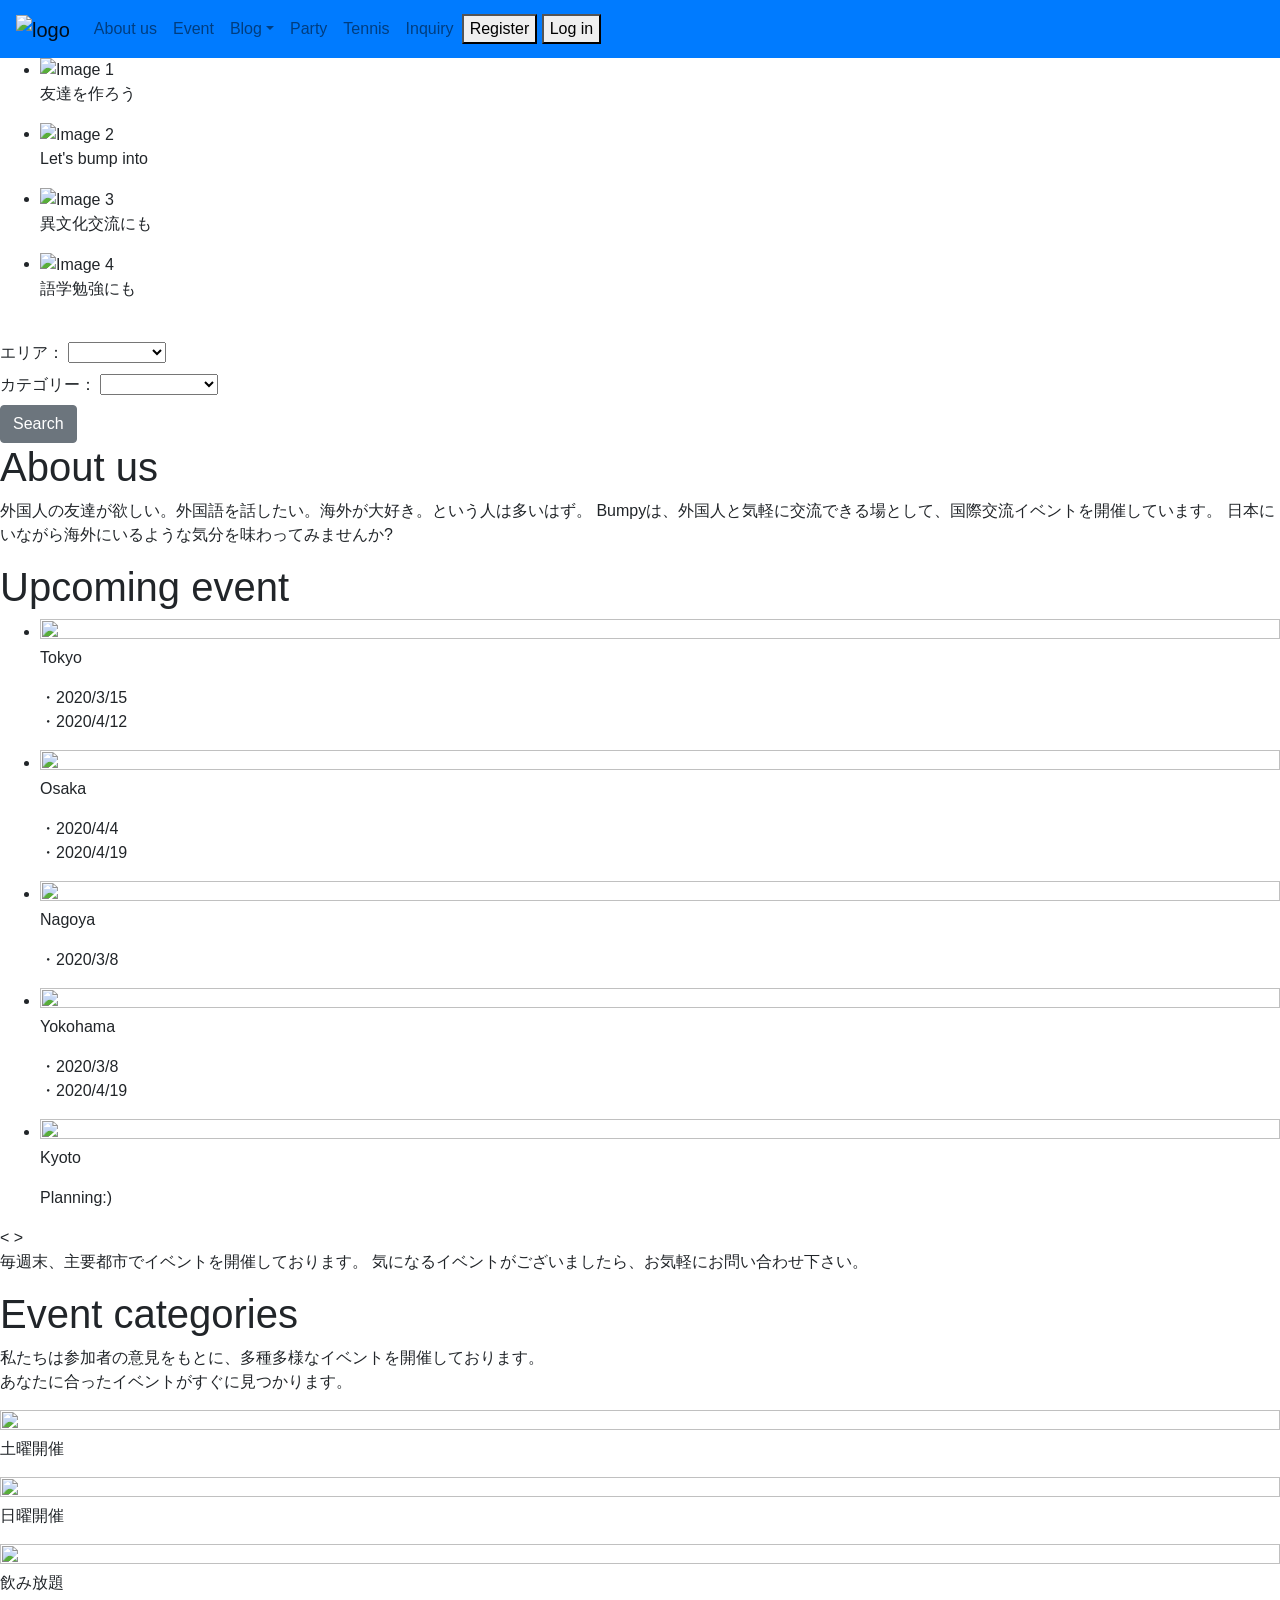
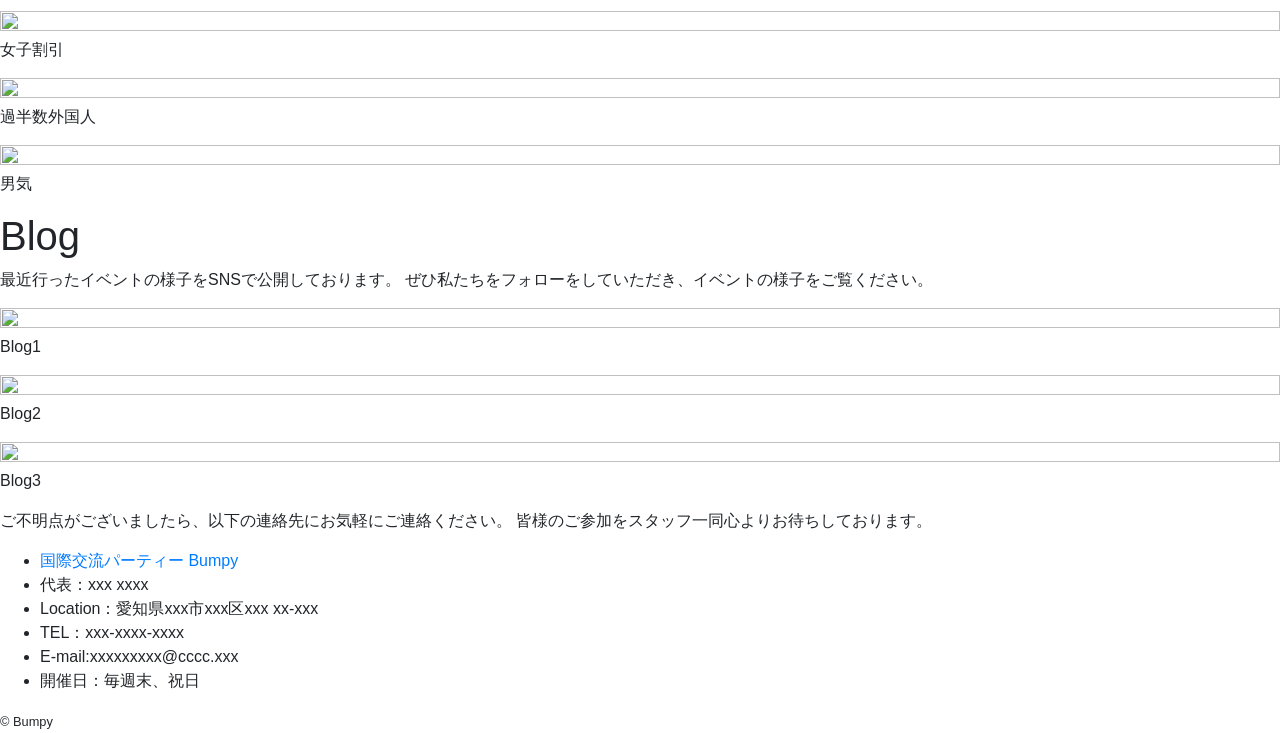
==== commit e90d00c6: "Merge main; give Bumpy Tennis and Bumpy Party their own folders main already has a different game at" ====
--- a/index.html
+++ b/index.html
@@ -2,12 +2,305 @@
 <html lang="ja">
     <head>
         <meta charset="UTF-8">
-        <meta http-equiv="refresh" content="0; url=puzzle/">
-        <link rel="canonical" href="puzzle/">
-        <title>移動中…</title>
-        <script>location.replace("puzzle/");</script>
+        <meta name="viewport" content="width=device-width, initial-scale=1, shrink-to-fit=no">
+        <title>国際交流パーティー</title>
+        <link rel="stylesheet" href="css/main.css">
+        <!-- Bootstrap CSS -->
+        <link rel="stylesheet" href="https://stackpath.bootstrapcdn.com/bootstrap/4.3.1/css/bootstrap.min.css">
+        <!-- その他のライブラリのCSS -->
+        <link rel="stylesheet" href="css/animate.css">
     </head>
+
     <body>
-        <p><a href="puzzle/">puzzle へ移動します</a></p>
+        <!--ここからヘッダー-->
+        <header>
+
+
+            <nav class="navbar navbar-expand-sm navbar-light bg-primary">
+                <!-- ホームへ戻るリンク。ブランドロゴなどを置く。 -->
+                <a href="#" class="navbar-brand">
+                    <img src="image/logo.png" width="100%" height="100%" alt="logo">
+                </a>
+
+                <!-- 横幅が狭いときに出るハンバーガーボタン -->
+                <button type="button" class="navbar-toggler" data-toggle="collapse" data-target="#nav-bar">
+                    <span class="navbar-toggler-icon"></span>
+                </button>
+
+                <!-- メニュー項目 -->
+                <div class="collapse navbar-collapse" id="nav-bar">
+                    <div class="button1">
+                    <ul class="navbar-nav">
+                        <li class="nav-item"><a href="#heading" class="nav-link">About us</a></li>
+                        <li class="nav-item"><a href="#comevent" class="nav-link">Event</a></li>
+                        <li class="nav-item dropdown">
+                            <a href="" class="nav-link dropdown-toggle" data-toggle="dropdown">Blog</a>
+                            <div class="dropdown-menu bg-primary">
+                                <a class="dropdown-item" href="#blog">Blog1</a>
+                                <a class="dropdown-item" href="#blog">Blog2</a>
+                                <a class="dropdown-item" href="#blog">Bolg3</a>
+                            </div>
+                        </li>
+                        <li class="nav-item"><a href="party/index.html" class="nav-link">Party</a></li>
+                        <li class="nav-item"><a href="tennis/index.html" class="nav-link">Tennis</a></li>
+                        <li class="nav-item1"><a href="inquiry/inquiry.html" target="_blank" class="nav-link">Inquiry</a></li>
+                    </ul>
+                    </div>
+                    <div class="button2">
+                        <button id="register" type="button" name="register" onclick="newwindowa()">Register</button>
+                        <button id="login" type="button" name="login" onclick="newwindowb()">Log in</button>
+                    </div>
+                </div>
+                
+            </nav>
+
+        </header>
+        <!--ヘッダーここまで-->
+
+
+
+        
+
+
+        <!--ここからメイン-->
+
+        <div class="main">
+            
+            <div class="carousel">
+                <ul class="slides">
+                    <li><img src="image/foreigner.jpeg" width="100%" height="100%" alt="Image 1">
+                        <p class="carouselp carouselp1 animated fadeInDown" data-animate="fadeInDownBig">
+                            友達を作ろう
+                        </p>
+                    </li>
+                    <li><img src="image/food.jpeg" width="100%" height="100%" alt="Image 2">
+                        <p class="carouselp carouselp2 animated" data-animate="fadeInDownBig">
+                            Let's bump into
+                        </p>
+                    </li>
+                    <li><img src="image/friend.jpeg" width="100%" height="100%" alt="Image 3">
+                        <p class="carouselp carouselp3 animated" data-animate="fadeInDownBig">
+                            異文化交流にも
+                        </p>
+                    </li>
+                    <li><img src="image/talk.jpeg" width="100%" height="100%" alt="Image 4">
+                        <p class="carouselp carouselp4 animated" data-animate="fadeInDownBig">
+                            語学勉強にも
+                        </p>
+                    </li>  
+                </ul>
+                <a href="#" class="carousel-control carousel-control-prev">&lt;</a>
+                <a href="#" class="carousel-control carousel-control-next">&gt;</a>
+            </div>
+
+　　　　　    <div class="serch-area">
+                <div class="choose-events">
+                    <label for="choose">エリア：</label>
+                    <select required>
+                        <option value="" hidden></option>
+                        <option value="1">Tokyo</option>
+                        <option value="2">Osaka</option>
+                        <option value="3">Nagoya</option>
+                        <option value="4">Yokohama</option>
+                        <option value="5">Kyoto</option>
+                    </select>
+                </div>
+                <div class="choose-events">
+                    <label for="choose">カテゴリー：</label>
+                    <select required>
+                        <option value="" hidden></option>
+                        <option value="1">土曜開催</option>
+                        <option value="2">日曜開催</option>
+                        <option value="3">飲み放題</option>
+                        <option value="4">女子割引</option>
+                        <option value="5">過半数外国人</option>
+                        <option value="6">男気</option>
+                    </select>
+                </div>
+                <button class="serch btn btn-secondary">
+                    <span>Search</span>
+                </button>
+            </div>
+
+        
+            <div class="heading" id="heading">
+                <h1>About us</h1>
+                <p class="headingp">
+                    外国人の友達が欲しい。外国語を話したい。海外が大好き。という人は多いはず。
+                    Bumpyは、外国人と気軽に交流できる場として、国際交流イベントを開催しています。
+                    日本にいながら海外にいるような気分を味わってみませんか?
+                </p>
+            </div>
+        
+        
+            <div class="comevent" id="comevent">
+                <h1>Upcoming event</h1>
+                <div class="coming-event">
+                    <ul class="events">
+                        <li class="event event1"><img src="image/tokyo.jpeg" width="100%" height="100%">
+                            <p class="eventp event1p1">
+                                Tokyo
+                            </p>
+                            <p class="eventp event1p2">
+                                ・2020/3/15<br>
+                                ・2020/4/12
+                            </p>
+                        </li>
+                        <li class="event event2"><img src="image/osaka.jpeg" width="100%" height="100%">
+                            <p class="eventp event2p1">
+                                Osaka
+                            </p>
+                            <p class="eventp event2p2">
+                                ・2020/4/4<br>
+                                ・2020/4/19
+                            </p>
+                        </li>
+                        <li class="event event3"><img src="image/nagoya.jpeg" width="100%" height="100%">
+                            <p class="eventp event3p1">
+                                Nagoya
+                            </p>
+                            <p class="eventp event3p2">
+                                ・2020/3/8
+                            </p>
+                        </li>
+                        <li class="event event4"><img src="image/yokohama.jpeg" width="100%" height="100%">
+                            <p class="eventp event4p1">
+                                Yokohama
+                            </p>
+                            <p class="eventp event4p2">
+                                ・2020/3/8<br>
+                                ・2020/4/19
+                            </p>
+                        </li>
+                        <li class="event event5"><img src="image/kyoto.jpeg" width="100%" height="100%">
+                            <p class="eventp event5p1">
+                                Kyoto
+                            </p>
+                            <p class="eventp event5p2">
+                                Planning:)
+                            </p>
+                        </li>
+                    </ul>
+                    <a class="event-control event-control-prev">&lt;</a>
+                    <a class="event-control event-control-next">&gt;</a>
+                </div>
+                <p class="comeventp">
+                    毎週末、主要都市でイベントを開催しております。
+                    気になるイベントがございましたら、お気軽にお問い合わせ下さい。
+                </p>
+            </div>
+
+
+
+            <div class="event-categories">
+                <h1>Event categories</h1>
+                <p class="categoriesp">
+                    私たちは参加者の意見をもとに、多種多様なイベントを開催しております。<br>
+                    あなたに合ったイベントがすぐに見つかります。
+                </p>
+                <div class="categories">
+                    <div class="category">
+                        <img class="animated animated1" src="image/saturday.jpeg" width="100%" height="100%">
+                        <p class="categoryp">土曜開催</p>
+                    </div>
+                    <div class="category">
+                        <img class="animated animated1" src="image/sunday.jpeg" width="100%" height="100%">
+                        <p class="categoryp">日曜開催</p>
+                    </div>
+                    <div class="category">
+                        <img class="animated animated1" src="image/all-drink.jpeg" width="100%" height="100%">
+                        <p class="categoryp">飲み放題</p>
+                    </div>
+                    <div class="category">
+                        <img class="animated animated1" src="image/girls.jpeg" width="100%" height="100%">
+                        <p class="categoryp">女子割引</p>
+                    </div>
+                    <div class="category">
+                        <img class="animated animated1" src="image/foreigner3.jpeg" width="100%" height="100%">
+                        <p class="categoryp">過半数外国人</p>
+                    </div>
+                    <div class="category">
+                        <img class="animated animated1" src="image/man.jpeg" width="100%" height="100%">
+                        <p class="categoryp">男気</p>
+                    </div>
+                </div>
+            </div>
+
+
+       
+            <div class="blog" id="blog">
+                <h1>Blog</h1>
+                <p　class="blogp">
+                    最近行ったイベントの様子をSNSで公開しております。
+                    ぜひ私たちをフォローをしていただき、イベントの様子をご覧ください。
+                </p>
+                <div class="sns twitter">
+                    <img class="animated animated1" src="image/twitter.jpeg" width="100%" height="100%">
+                    <p class="snsp">Blog1</p>
+                </div>
+                <div class="sns facebook">
+                    <img class="animated animated1" src="image/facebook.jpeg" width="100%" height="100%">
+                    <p class="snsp">Blog2</p>
+                </div>
+                <div class="sns instagram">
+                    <img class="animated animated1" src="image/instagram.jpeg" width="100%" height="100%">
+                    <p class="snsp">Blog3</p>
+                </div>
+            </div>
+
+
+        </div>
+
+       <!--ここまでメイン-->
+        
+        
+     
+        <!--ここからフッター-->
+        <footer>
+            <div id="footer_navi">
+                <p>
+                    ご不明点がございましたら、以下の連絡先にお気軽にご連絡ください。
+                    皆様のご参加をスタッフ一同心よりお待ちしております。
+                </p>
+                <ul>
+                    <li><a href="index.html">国際交流パーティー Bumpy</a></li>
+                    <li>代表：xxx xxxx</li>
+                    <li>Location：愛知県xxx市xxx区xxx xx-xxx</li>
+                    <li>TEL：xxx-xxxx-xxxx</li>
+                    <li>E-mail:xxxxxxxxx@cccc.xxx</li>
+                    <li>開催日：毎週末、祝日</li>
+                </ul>
+                <div class="icon">
+                    <i class="fab fa-facebook fa-2x"></i>
+                    <i class="fab fa-line fa-2x"></i>
+                    <i class="fab fa-instagram fa-2x"></i>
+                    <i class="fab fa-twitter fa-2x"></i>
+                </div>    
+            </div>
+            <small>&copy; Bumpy</small>
+        </footer>
+        <!--フッターここまで-->
+        
+        
+        
+        
+        
+        <!-- jQuery first, then Popper.js, then Bootstrap JS -->
+        <script src="https://code.jquery.com/jquery-3.3.1.slim.min.js"></script>
+        <script src="https://cdnjs.cloudflare.com/ajax/libs/popper.js/1.14.6/umd/popper.min.js"></script>
+        <script src="https://stackpath.bootstrapcdn.com/bootstrap/4.3.1/js/bootstrap.min.js"></script>
+        <!-- Font Awesome -->
+        <script defer src="https://use.fontawesome.com/releases/v5.7.2/js/all.js"></script>
+        <!-- jQuery -->
+        <script src="https://code.jquery.com/jquery-3.4.1.min.js"></script>
+        <!-- その他のライブラリのJavaScript -->
+        <script src="js/jquery.waypoints.min.js"></script>
+        <!-- Optional JavaScript -->
+        <script src="js/main.js"></script>
+        
     </body>
 </html>
+
+
+
+
